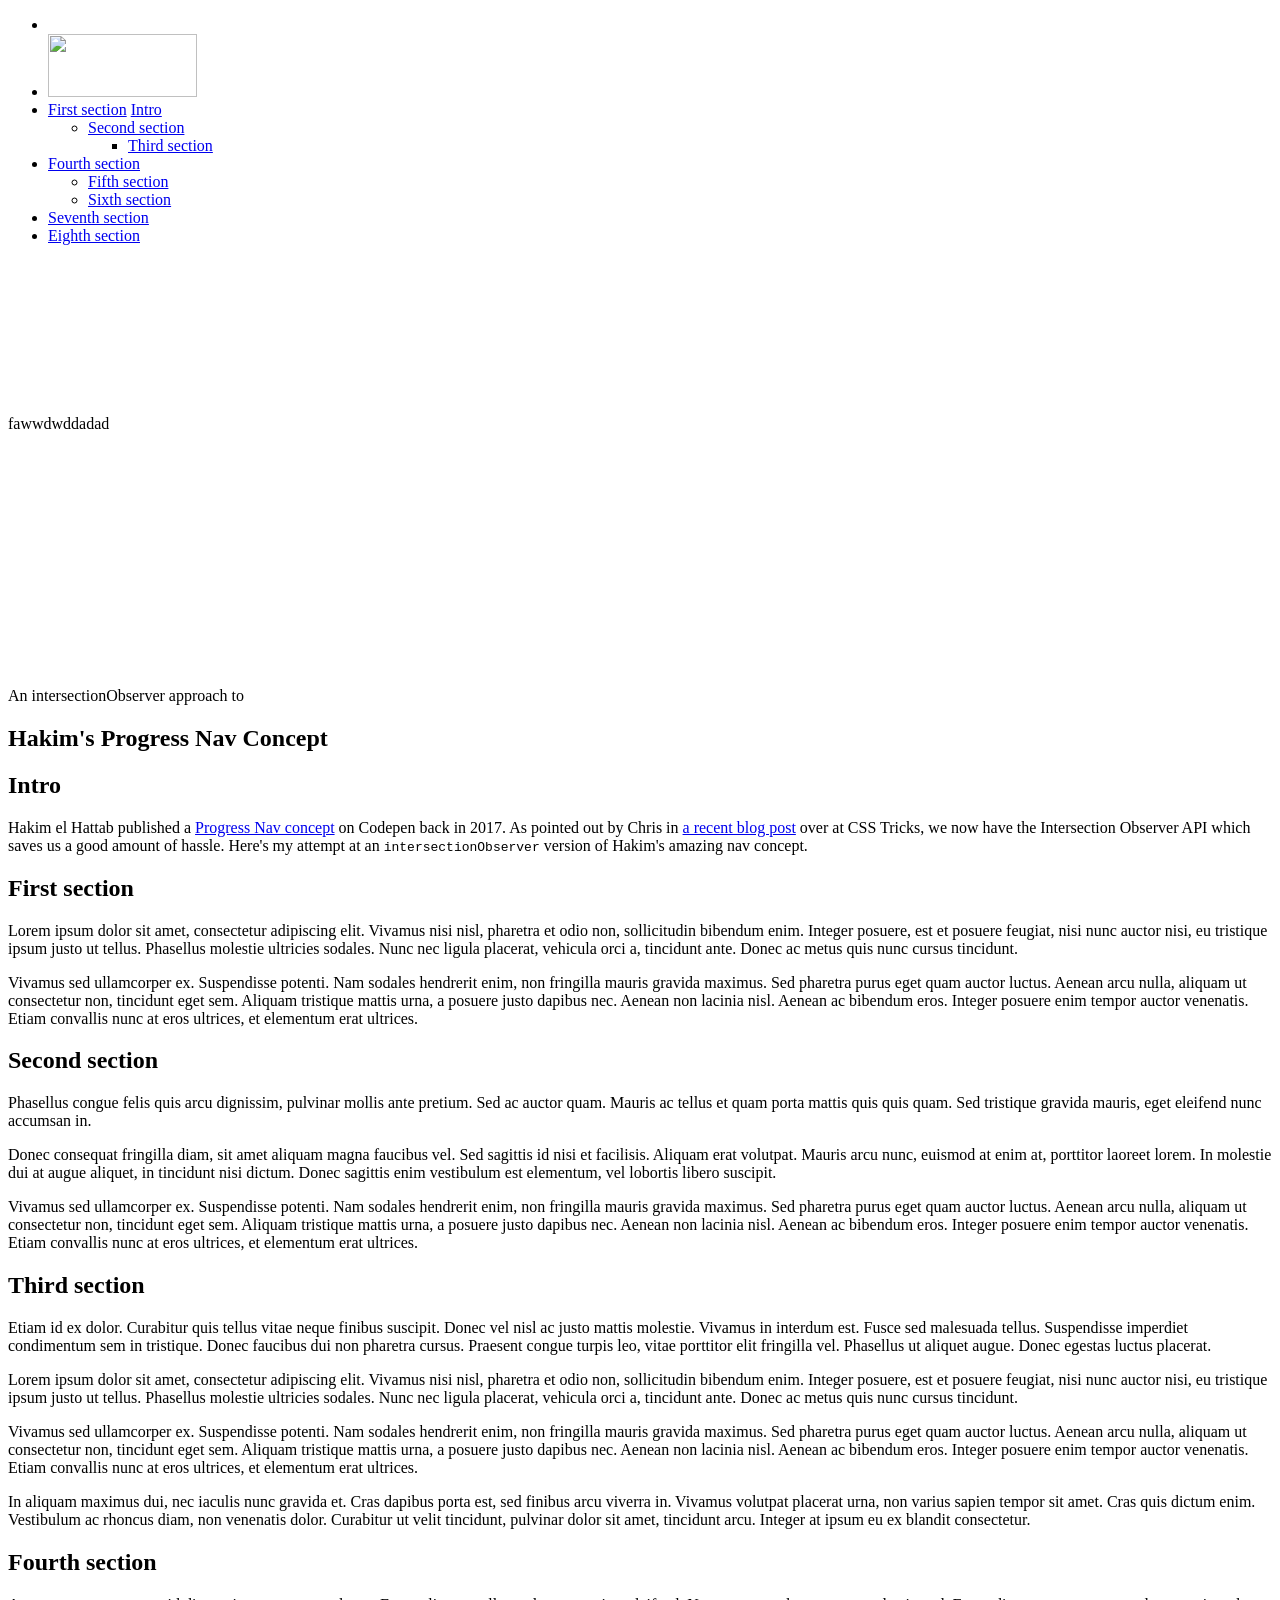
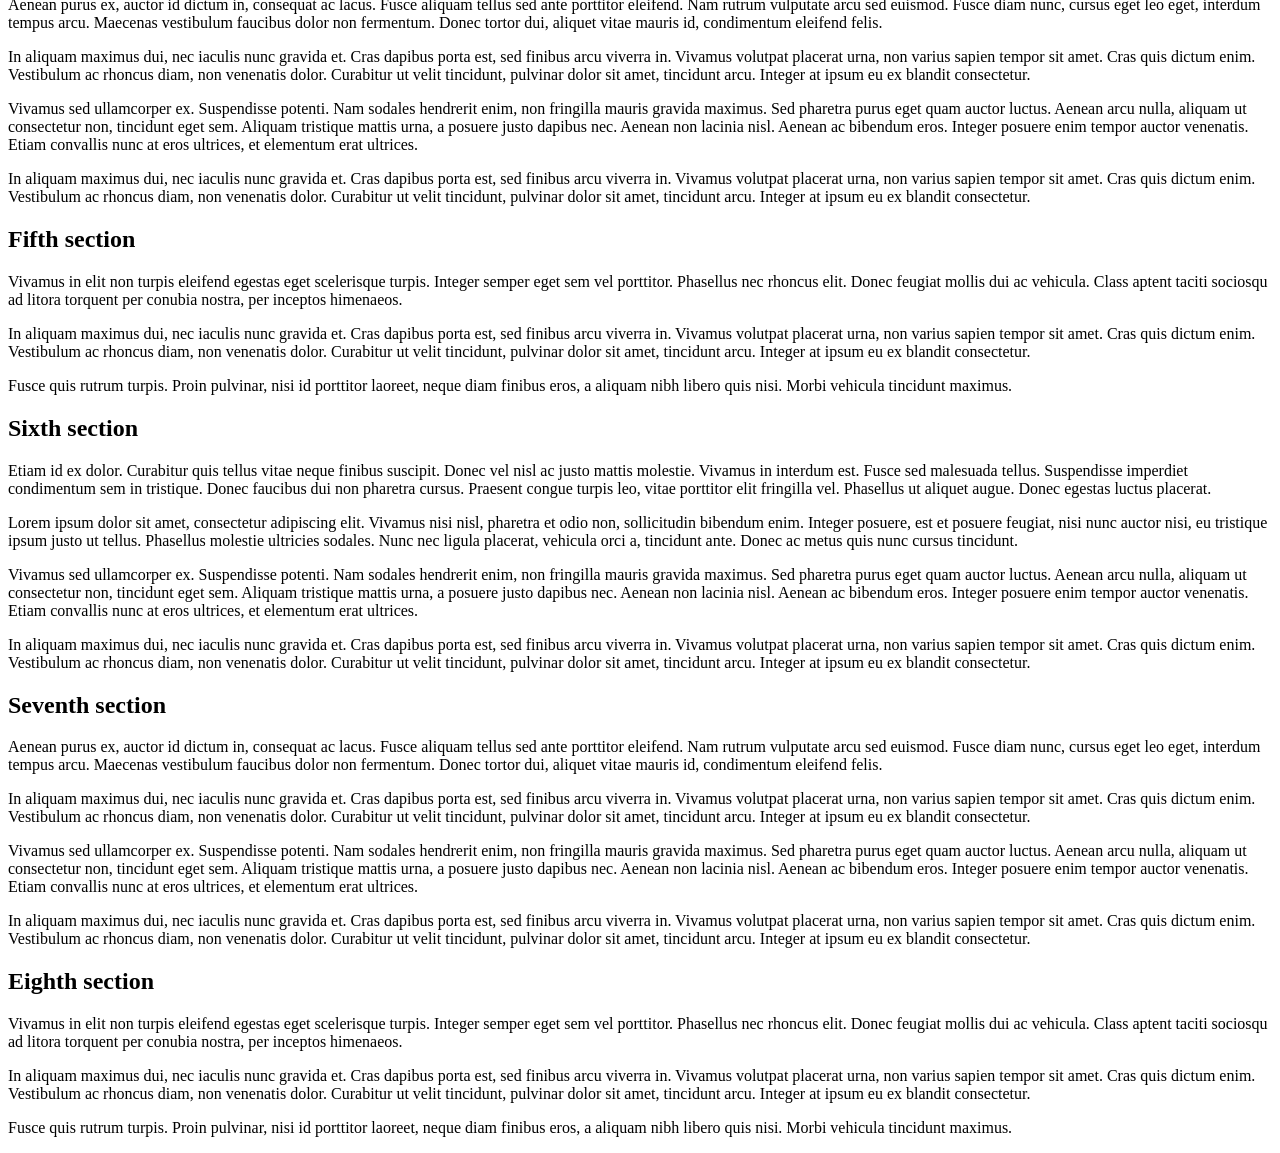
==== index.html @ 9cd82957 "Update index.html" ====
<!doctype html>
<html>
<head>
<meta charset="utf-8">
<title>CY</title>
	
<link href="line.css" rel="stylesheet" type="text/css">

	<script src="js/2.js" defer></script>
	
</head>

	
	
	
	
	<nav>

	<ul>
    <li></li>
		<li><img src="untitled.png" width="149" height="63">		</li>
		<li><a href="#first">First section</a>
		  <a href="#intro">Intro</a>
		  <ul>
		    <li>
		      <a href="#second">Second section</a>
		      <ul>
		        <li>
		          <a href="#third">Third section</a>
	            </li>
	          </ul>
	        </li>
		    </ul>
	  </li>
		<li>
			<a href="#fourth">Fourth section</a>
      <ul>
        <li><a href="#fifth">Fifth section</a></li>
        <li><a href="#sixth">Sixth section</a></li>
      </ul>
		</li>
    <li><a href="#seventh">Seventh section</a></li>
    <li><a href="#eighth">Eighth section</a></li>
	</ul>
  
  <svg xmlns="http://www.w3.org/2000/svg">
    <path />
  </svg>
  
</nav>

<article id="top">
  
  <div class="subheading">
    <form id="form1" name="form1" method="post">
      fawwdwddadad
    </form>
    <p>&nbsp;</p>
    <p>&nbsp;</p>
    <p>&nbsp;</p>
    <p>&nbsp;</p>
    <p>&nbsp;</p>
    <p>&nbsp;</p>
    <p>&nbsp;</p>
    <p>An intersectionObserver approach to</p>
  </div>
  <h1>Hakim's Progress Nav Concept</h1>
  
  <section id="intro">
    <h2>Intro</h2>
    <p>Hakim el Hattab published a <a href="https://codepen.io/hakimel/pen/BpKNPg">Progress Nav concept</a> on Codepen back in 2017. As pointed out by Chris in <a href="https://css-tricks.com/table-of-contents-with-intersectionobserver/">a recent blog post</a> over at CSS Tricks, we now have the Intersection Observer API which saves us a good amount of hassle. Here's my attempt at an <code>intersectionObserver</code> version of Hakim's amazing nav concept.</p>
  </section>
  
  <section id="first">
    <h2>First section</h2>
    <p>Lorem ipsum dolor sit amet, consectetur adipiscing elit. Vivamus nisi nisl, pharetra et odio non, sollicitudin bibendum enim. Integer posuere, est et posuere feugiat, nisi nunc auctor nisi, eu tristique ipsum justo ut tellus. Phasellus molestie ultricies sodales. Nunc nec ligula placerat, vehicula orci a, tincidunt ante. Donec ac metus quis nunc cursus tincidunt.</p>
  <p>Vivamus sed ullamcorper ex. Suspendisse potenti. Nam sodales hendrerit enim, non fringilla mauris gravida maximus. Sed pharetra purus eget quam auctor luctus. Aenean arcu nulla, aliquam ut consectetur non, tincidunt eget sem. Aliquam tristique mattis urna, a posuere justo dapibus nec. Aenean non lacinia nisl. Aenean ac bibendum eros. Integer posuere enim tempor auctor venenatis. Etiam convallis nunc at eros ultrices, et elementum erat ultrices.</p>
  </section>
  
  <section id="second">
    <h2>Second section</h2>
    <p>Phasellus congue felis quis arcu dignissim, pulvinar mollis ante pretium. Sed ac auctor quam. Mauris ac tellus et quam porta mattis quis quis quam. Sed tristique gravida mauris, eget eleifend nunc accumsan in.</p>
    <p>Donec consequat fringilla diam, sit amet aliquam magna faucibus vel. Sed sagittis id nisi et facilisis. Aliquam erat volutpat. Mauris arcu nunc, euismod at enim at, porttitor laoreet lorem. In molestie dui at augue aliquet, in tincidunt nisi dictum. Donec sagittis enim vestibulum est elementum, vel lobortis libero suscipit.</p>
  <p>Vivamus sed ullamcorper ex. Suspendisse potenti. Nam sodales hendrerit enim, non fringilla mauris gravida maximus. Sed pharetra purus eget quam auctor luctus. Aenean arcu nulla, aliquam ut consectetur non, tincidunt eget sem. Aliquam tristique mattis urna, a posuere justo dapibus nec. Aenean non lacinia nisl. Aenean ac bibendum eros. Integer posuere enim tempor auctor venenatis. Etiam convallis nunc at eros ultrices, et elementum erat ultrices.</p>
  </section>
  
  <section id="third">
    <h2>Third section</h2>
    <p>Etiam id ex dolor. Curabitur quis tellus vitae neque finibus suscipit. Donec vel nisl ac justo mattis molestie. Vivamus in interdum est. Fusce sed malesuada tellus. Suspendisse imperdiet condimentum sem in tristique. Donec faucibus dui non pharetra cursus. Praesent congue turpis leo, vitae porttitor elit fringilla vel. Phasellus ut aliquet augue. Donec egestas luctus placerat.</p>
    <p>Lorem ipsum dolor sit amet, consectetur adipiscing elit. Vivamus nisi nisl, pharetra et odio non, sollicitudin bibendum enim. Integer posuere, est et posuere feugiat, nisi nunc auctor nisi, eu tristique ipsum justo ut tellus. Phasellus molestie ultricies sodales. Nunc nec ligula placerat, vehicula orci a, tincidunt ante. Donec ac metus quis nunc cursus tincidunt.</p>
  <p>Vivamus sed ullamcorper ex. Suspendisse potenti. Nam sodales hendrerit enim, non fringilla mauris gravida maximus. Sed pharetra purus eget quam auctor luctus. Aenean arcu nulla, aliquam ut consectetur non, tincidunt eget sem. Aliquam tristique mattis urna, a posuere justo dapibus nec. Aenean non lacinia nisl. Aenean ac bibendum eros. Integer posuere enim tempor auctor venenatis. Etiam convallis nunc at eros ultrices, et elementum erat ultrices.</p>
    <p>In aliquam maximus dui, nec iaculis nunc gravida et. Cras dapibus porta est, sed finibus arcu viverra in. Vivamus volutpat placerat urna, non varius sapien tempor sit amet. Cras quis dictum enim. Vestibulum ac rhoncus diam, non venenatis dolor. Curabitur ut velit tincidunt, pulvinar dolor sit amet, tincidunt arcu. Integer at ipsum eu ex blandit consectetur.</p>
  </section>
  
  <section id="fourth">
    <h2>Fourth section</h2>
    <p>Aenean purus ex, auctor id dictum in, consequat ac lacus. Fusce aliquam tellus sed ante porttitor eleifend. Nam rutrum vulputate arcu sed euismod. Fusce diam nunc, cursus eget leo eget, interdum tempus arcu. Maecenas vestibulum faucibus dolor non fermentum. Donec tortor dui, aliquet vitae mauris id, condimentum eleifend felis.</p>
    <p>In aliquam maximus dui, nec iaculis nunc gravida et. Cras dapibus porta est, sed finibus arcu viverra in. Vivamus volutpat placerat urna, non varius sapien tempor sit amet. Cras quis dictum enim. Vestibulum ac rhoncus diam, non venenatis dolor. Curabitur ut velit tincidunt, pulvinar dolor sit amet, tincidunt arcu. Integer at ipsum eu ex blandit consectetur.</p>
  <p>Vivamus sed ullamcorper ex. Suspendisse potenti. Nam sodales hendrerit enim, non fringilla mauris gravida maximus. Sed pharetra purus eget quam auctor luctus. Aenean arcu nulla, aliquam ut consectetur non, tincidunt eget sem. Aliquam tristique mattis urna, a posuere justo dapibus nec. Aenean non lacinia nisl. Aenean ac bibendum eros. Integer posuere enim tempor auctor venenatis. Etiam convallis nunc at eros ultrices, et elementum erat ultrices.</p>
    <p>In aliquam maximus dui, nec iaculis nunc gravida et. Cras dapibus porta est, sed finibus arcu viverra in. Vivamus volutpat placerat urna, non varius sapien tempor sit amet. Cras quis dictum enim. Vestibulum ac rhoncus diam, non venenatis dolor. Curabitur ut velit tincidunt, pulvinar dolor sit amet, tincidunt arcu. Integer at ipsum eu ex blandit consectetur.</p>
  </section>
  
  <section id="fifth">
    <h2>Fifth section</h2>
    <p>Vivamus in elit non turpis eleifend egestas eget scelerisque turpis. Integer semper eget sem vel porttitor. Phasellus nec rhoncus elit. Donec feugiat mollis dui ac vehicula. Class aptent taciti sociosqu ad litora torquent per conubia nostra, per inceptos himenaeos.</p>
    <p>In aliquam maximus dui, nec iaculis nunc gravida et. Cras dapibus porta est, sed finibus arcu viverra in. Vivamus volutpat placerat urna, non varius sapien tempor sit amet. Cras quis dictum enim. Vestibulum ac rhoncus diam, non venenatis dolor. Curabitur ut velit tincidunt, pulvinar dolor sit amet, tincidunt arcu. Integer at ipsum eu ex blandit consectetur.</p>
    <p>Fusce quis rutrum turpis. Proin pulvinar, nisi id porttitor laoreet, neque diam finibus eros, a aliquam nibh libero quis nisi. Morbi vehicula tincidunt maximus.</p>
  </section>
  
  <section id="sixth">
    <h2>Sixth section</h2>
    <p>Etiam id ex dolor. Curabitur quis tellus vitae neque finibus suscipit. Donec vel nisl ac justo mattis molestie. Vivamus in interdum est. Fusce sed malesuada tellus. Suspendisse imperdiet condimentum sem in tristique. Donec faucibus dui non pharetra cursus. Praesent congue turpis leo, vitae porttitor elit fringilla vel. Phasellus ut aliquet augue. Donec egestas luctus placerat.</p>
    <p>Lorem ipsum dolor sit amet, consectetur adipiscing elit. Vivamus nisi nisl, pharetra et odio non, sollicitudin bibendum enim. Integer posuere, est et posuere feugiat, nisi nunc auctor nisi, eu tristique ipsum justo ut tellus. Phasellus molestie ultricies sodales. Nunc nec ligula placerat, vehicula orci a, tincidunt ante. Donec ac metus quis nunc cursus tincidunt.</p>
  <p>Vivamus sed ullamcorper ex. Suspendisse potenti. Nam sodales hendrerit enim, non fringilla mauris gravida maximus. Sed pharetra purus eget quam auctor luctus. Aenean arcu nulla, aliquam ut consectetur non, tincidunt eget sem. Aliquam tristique mattis urna, a posuere justo dapibus nec. Aenean non lacinia nisl. Aenean ac bibendum eros. Integer posuere enim tempor auctor venenatis. Etiam convallis nunc at eros ultrices, et elementum erat ultrices.</p>
    <p>In aliquam maximus dui, nec iaculis nunc gravida et. Cras dapibus porta est, sed finibus arcu viverra in. Vivamus volutpat placerat urna, non varius sapien tempor sit amet. Cras quis dictum enim. Vestibulum ac rhoncus diam, non venenatis dolor. Curabitur ut velit tincidunt, pulvinar dolor sit amet, tincidunt arcu. Integer at ipsum eu ex blandit consectetur.</p>
  </section>
  
  <section id="seventh">
    <h2>Seventh section</h2>
    <p>Aenean purus ex, auctor id dictum in, consequat ac lacus. Fusce aliquam tellus sed ante porttitor eleifend. Nam rutrum vulputate arcu sed euismod. Fusce diam nunc, cursus eget leo eget, interdum tempus arcu. Maecenas vestibulum faucibus dolor non fermentum. Donec tortor dui, aliquet vitae mauris id, condimentum eleifend felis.</p>
    <p>In aliquam maximus dui, nec iaculis nunc gravida et. Cras dapibus porta est, sed finibus arcu viverra in. Vivamus volutpat placerat urna, non varius sapien tempor sit amet. Cras quis dictum enim. Vestibulum ac rhoncus diam, non venenatis dolor. Curabitur ut velit tincidunt, pulvinar dolor sit amet, tincidunt arcu. Integer at ipsum eu ex blandit consectetur.</p>
  <p>Vivamus sed ullamcorper ex. Suspendisse potenti. Nam sodales hendrerit enim, non fringilla mauris gravida maximus. Sed pharetra purus eget quam auctor luctus. Aenean arcu nulla, aliquam ut consectetur non, tincidunt eget sem. Aliquam tristique mattis urna, a posuere justo dapibus nec. Aenean non lacinia nisl. Aenean ac bibendum eros. Integer posuere enim tempor auctor venenatis. Etiam convallis nunc at eros ultrices, et elementum erat ultrices.</p>
    <p>In aliquam maximus dui, nec iaculis nunc gravida et. Cras dapibus porta est, sed finibus arcu viverra in. Vivamus volutpat placerat urna, non varius sapien tempor sit amet. Cras quis dictum enim. Vestibulum ac rhoncus diam, non venenatis dolor. Curabitur ut velit tincidunt, pulvinar dolor sit amet, tincidunt arcu. Integer at ipsum eu ex blandit consectetur.</p>
  </section>
  
  <section id="eighth">
    <h2>Eighth section</h2>
    <p>Vivamus in elit non turpis eleifend egestas eget scelerisque turpis. Integer semper eget sem vel porttitor. Phasellus nec rhoncus elit. Donec feugiat mollis dui ac vehicula. Class aptent taciti sociosqu ad litora torquent per conubia nostra, per inceptos himenaeos.</p>
    <p>In aliquam maximus dui, nec iaculis nunc gravida et. Cras dapibus porta est, sed finibus arcu viverra in. Vivamus volutpat placerat urna, non varius sapien tempor sit amet. Cras quis dictum enim. Vestibulum ac rhoncus diam, non venenatis dolor. Curabitur ut velit tincidunt, pulvinar dolor sit amet, tincidunt arcu. Integer at ipsum eu ex blandit consectetur.</p>
    <p>Fusce quis rutrum turpis. Proin pulvinar, nisi id porttitor laoreet, neque diam finibus eros, a aliquam nibh libero quis nisi. Morbi vehicula tincidunt maximus.</p>
  </section>
  
</article>
</body>
</html>
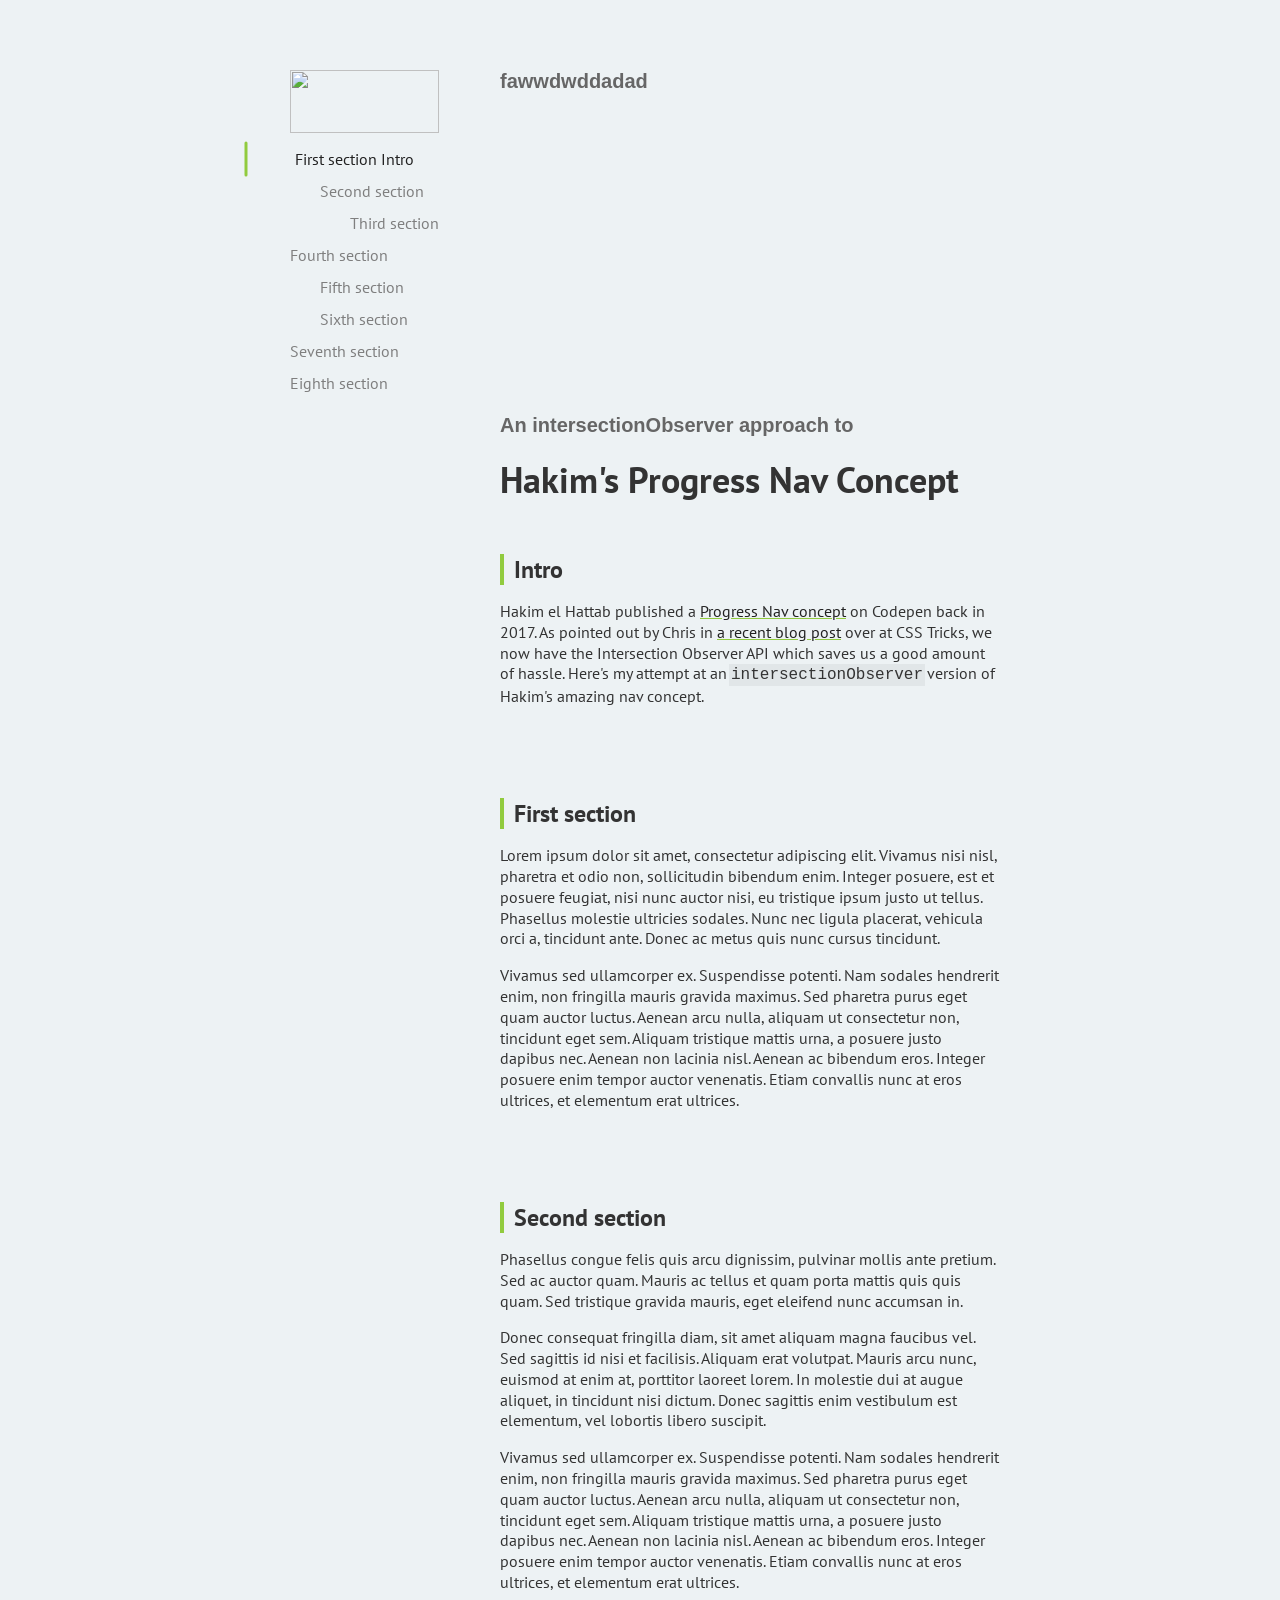
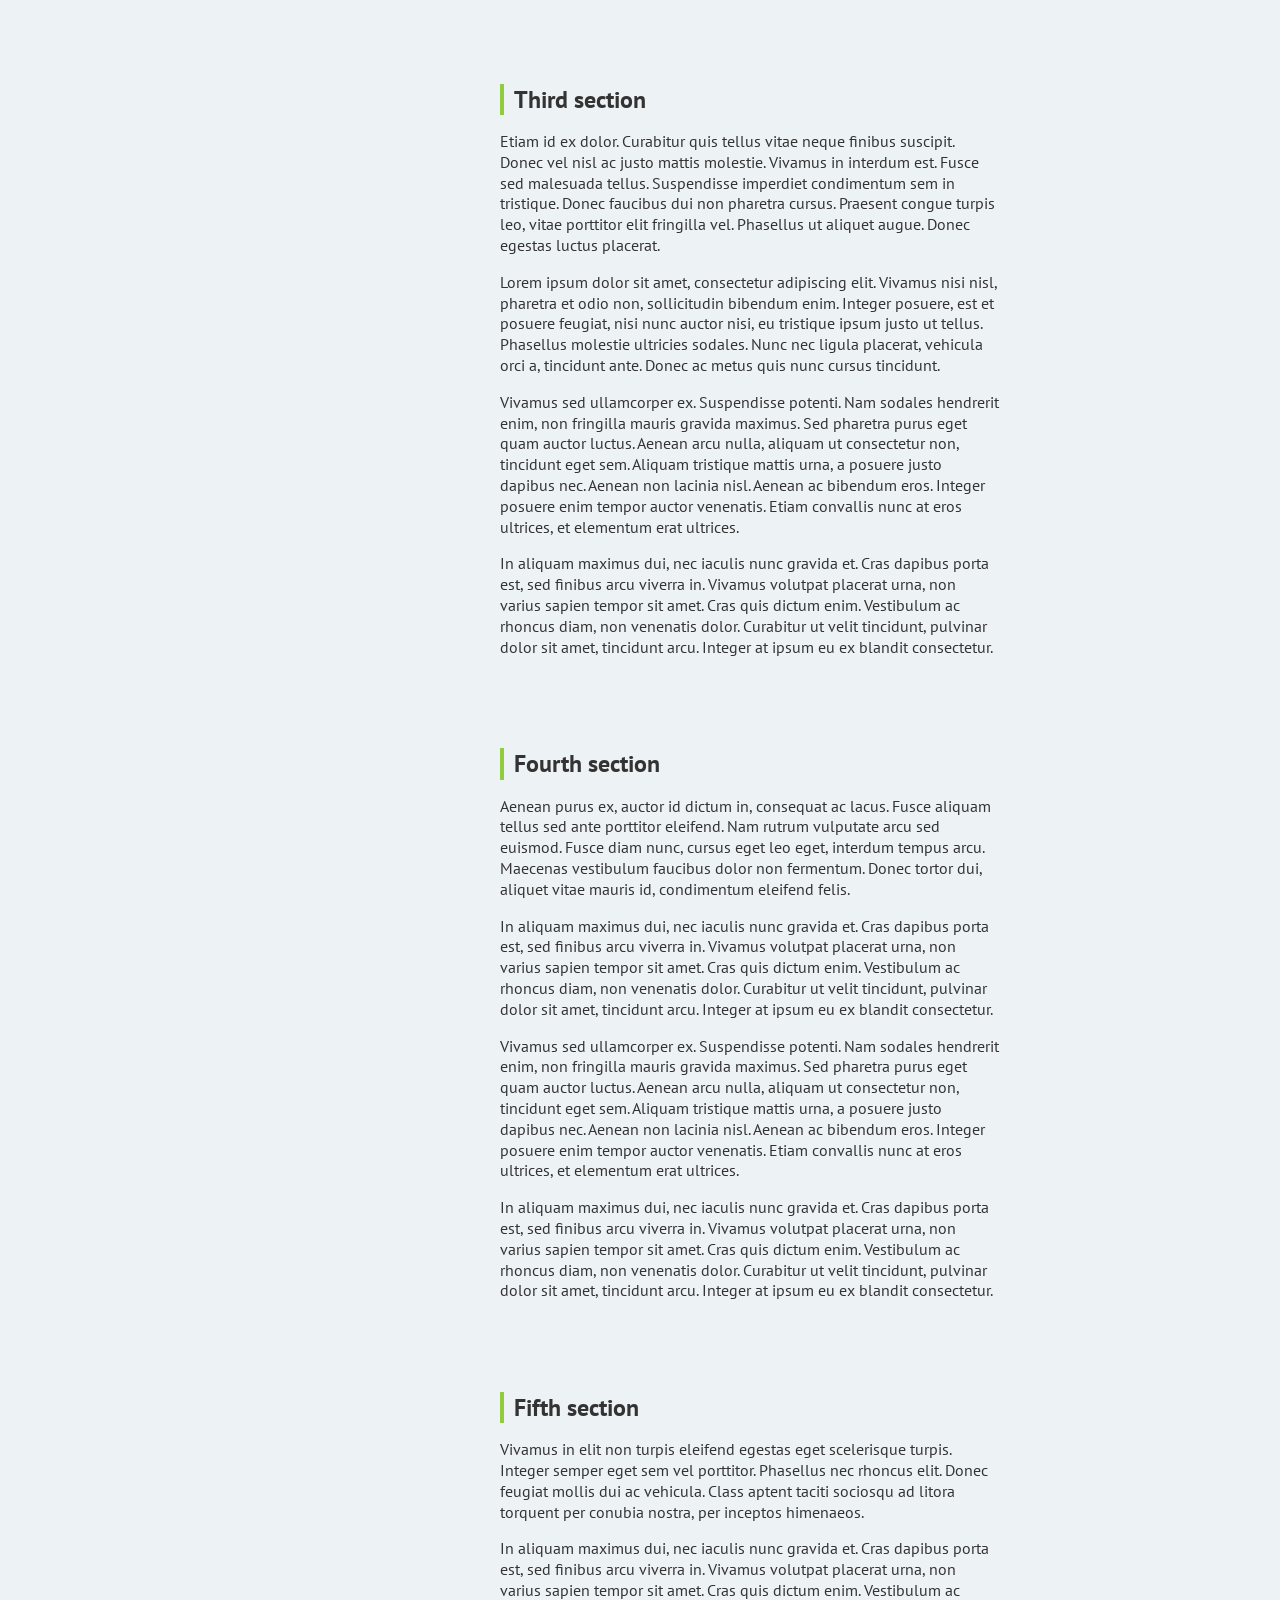
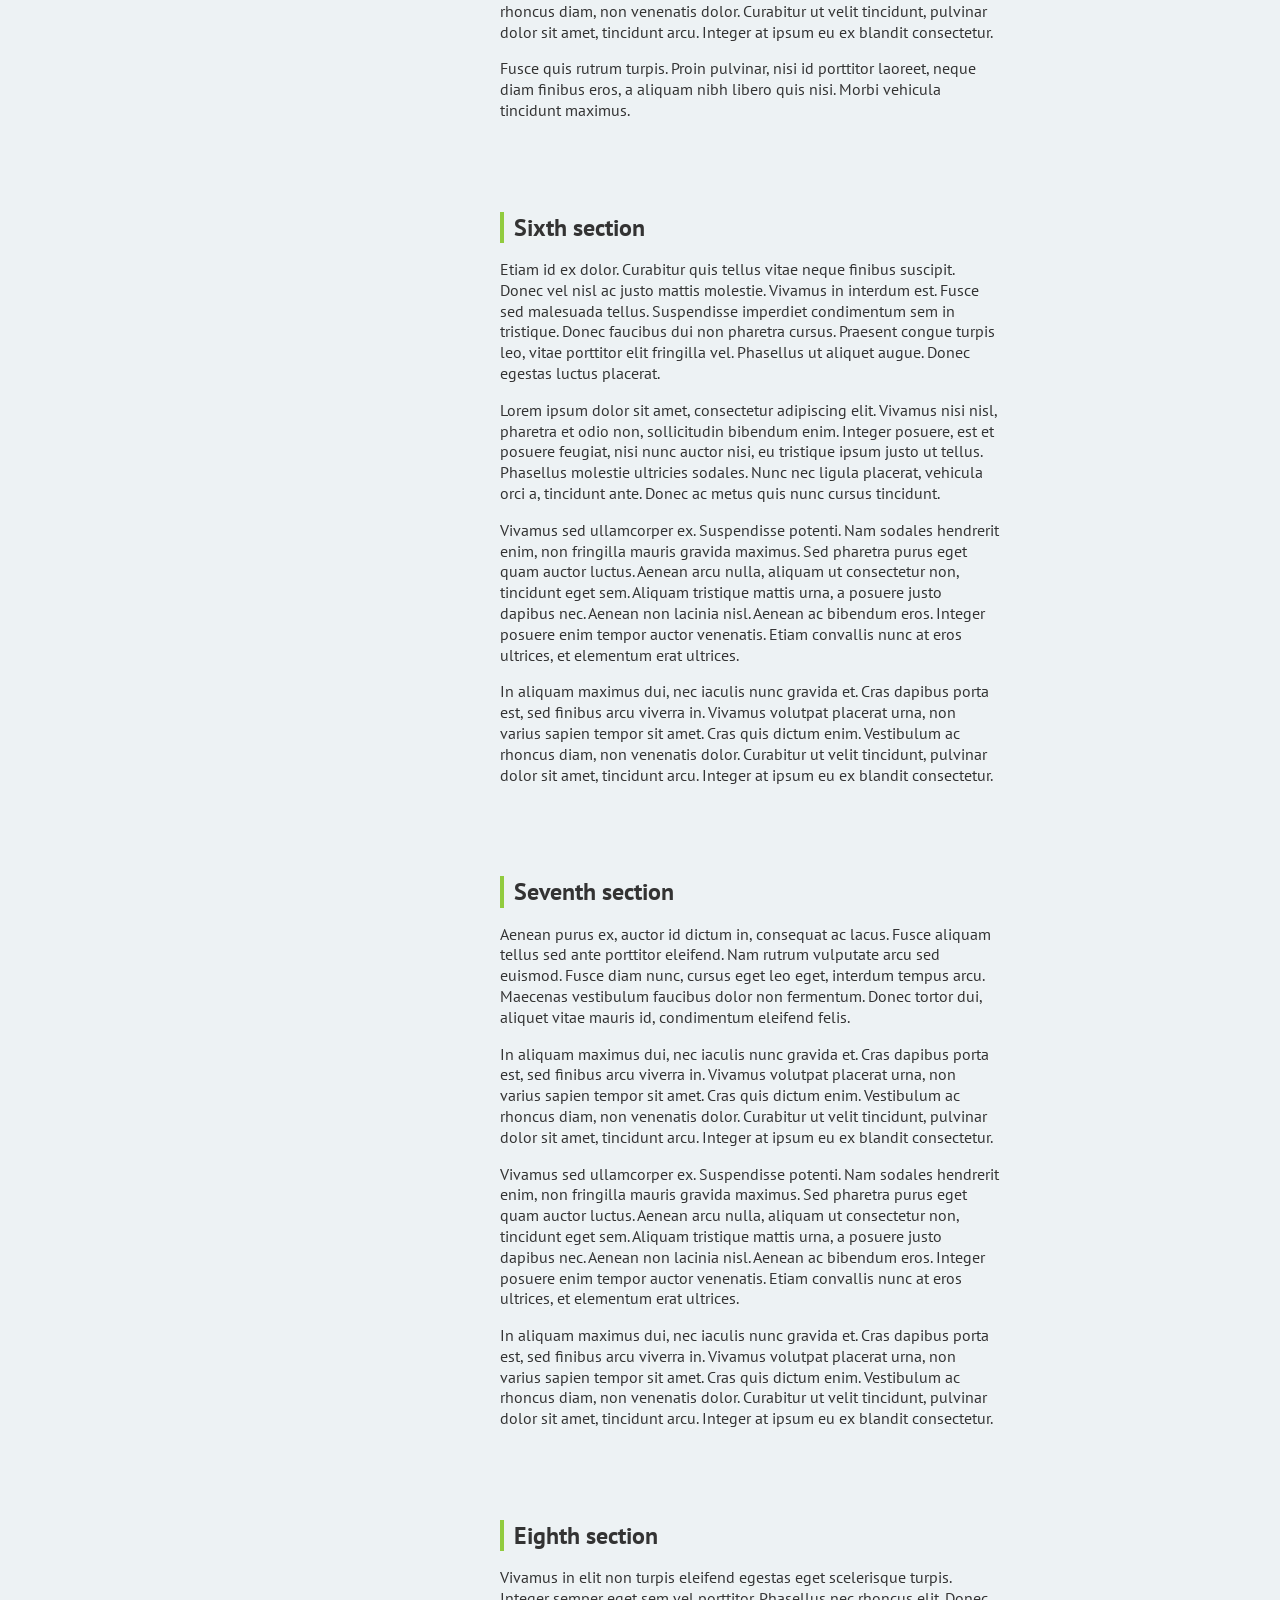
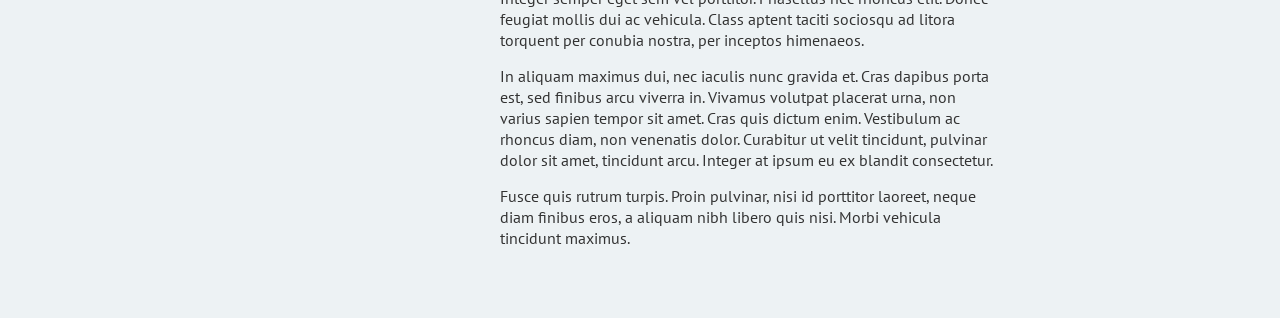
==== commit 88b7f33d: "Update index.html" ====
--- a/index.html
+++ b/index.html
@@ -6,7 +6,7 @@
 	
 <link href="line.css" rel="stylesheet" type="text/css">
 
-	<script src="js/2.js" defer></script>
+	<script src="2.js" defer></script>
 	
 </head>
 
@@ -134,3 +134,4 @@
 </body>
 </html>
 
+
--- a/line.css
+++ b/line.css
@@ -0,0 +1,142 @@
+@charset "utf-8";
+/* CSS Document */
+@import url('https://fonts.googleapis.com/css2?family=PT+Mono&family=PT+Sans:wght@400;700&display=swap');
+
+/* === Grid and base layout === */
+
+:root {
+  --highlight: #91cb3e;
+  --body-pad-top: 70px;
+  margin: 0;
+  padding: 0;
+}
+
+body {
+  display: grid;
+  margin: 0;
+  padding:  var(--body-pad-top) 45px;
+  min-width: 350px;
+  grid: auto / 200px minmax(300px, 500px);
+  align-items: start;
+  justify-content: center;
+  gap: 20px;
+  font: 16px/1.3 'PT Sans', sans-serif;
+  color: #333;
+  background: #edf2f4;
+}
+
+nav {
+  position: sticky;
+  left: 0;
+  top: var(--body-pad-top);
+  line-height: 2;
+}
+
+article {
+  margin-top: -50px;
+  padding-top: 50px;
+}
+
+/* === Navbar and marker === */
+
+nav ul {
+  margin: 0;
+  padding-left: 10px;
+  list-style: none;
+}
+
+nav li > ul {
+  padding-left: 30px;
+}
+
+nav a {
+  display: inline-block;
+  color: #7f7f7f;
+  text-decoration: none;
+  transition: all 300ms ease-in-out;
+}
+  
+nav li.visible > a {
+  color: #222;
+  transform: translate(5px);
+}
+
+nav svg {
+    position: absolute;
+    left: -39px;
+    top: -1px;
+    width: 100%;
+    height: 100%;
+    z-index: -1;
+}
+
+nav path {
+  transition: all 300ms ease;
+  fill: transparent;
+  stroke: var(--highlight);
+  stroke-width: 3px;
+  stroke-dasharray: 0 0 0 1000;
+  stroke-linecap: round;
+  stroke-linejoin: round;
+}
+
+/* === Body contents === */
+
+section[id] {
+  margin: 25px 0;
+  padding: 25px 0;
+}
+
+h1, h2 {
+  margin: 0;
+  padding: 0;
+  font-size: 36px;
+}
+
+h2 {
+  padding-left: 10px;
+  border-left: 4px solid var(--highlight);
+  font-size: 24px;
+}
+
+h1 span,
+.subheading {
+  display: block;
+  color: #666;
+  font: 700 20px sans-serif;
+}
+
+article a {
+  color: #222;
+  text-decoration-color: var(--highlight);
+}
+
+article a:hover {
+  margin: -2px;
+  padding: 2px;
+  border: 0;
+  background: var(--highlight);
+}
+
+code {
+  margin: -2px;
+  padding: 2px;
+  background: rgba(0,0,0,.05);
+  font-family: 'PT Mono', monospace;
+  color: #333;
+}
+
+/* === Adjustments === */
+
+/* Scroll all the way up even if the first section starts a couple hundred pixels down the page */
+section:first-of-type {
+  margin-top: -300px;
+  padding-top: 350px;
+}
+
+article,
+section:last-of-type,
+section:last-of-type p:last-of-type {
+  margin-bottom: 0;
+  padding-bottom: 0;
+}
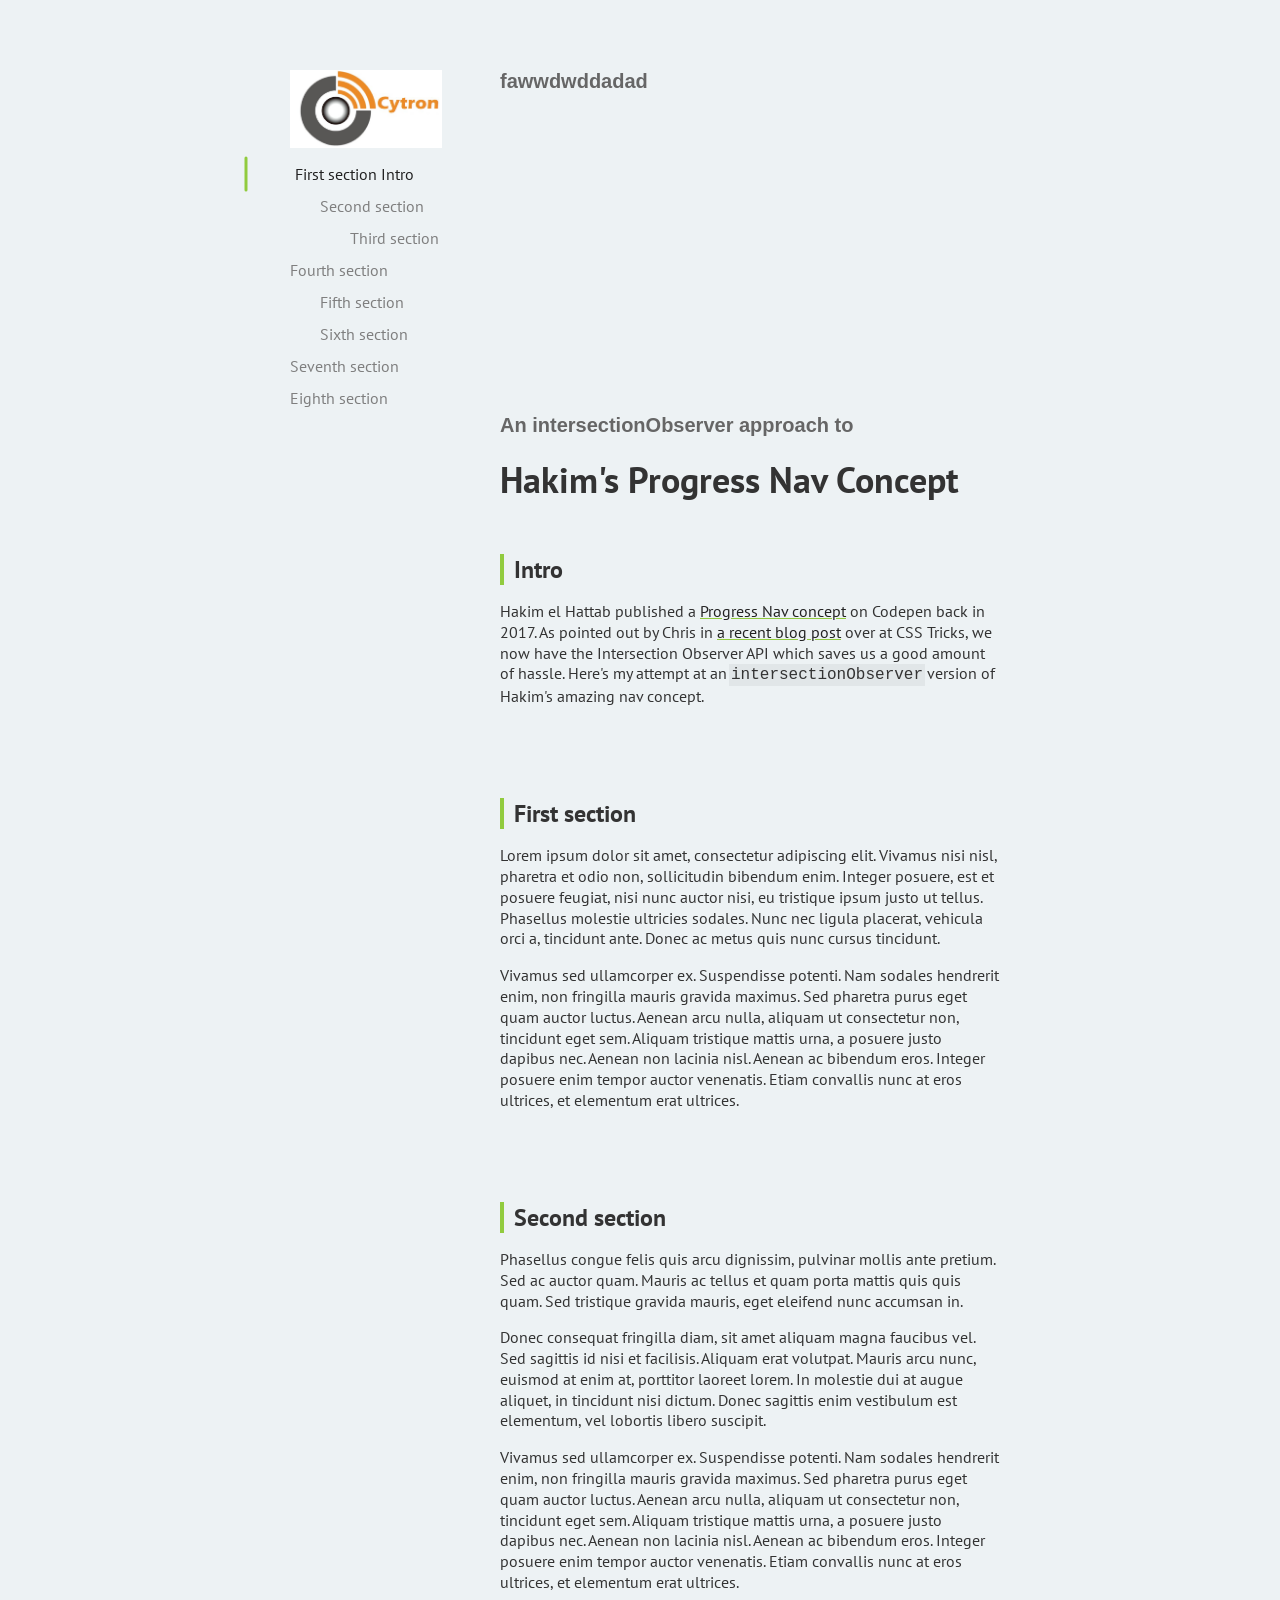
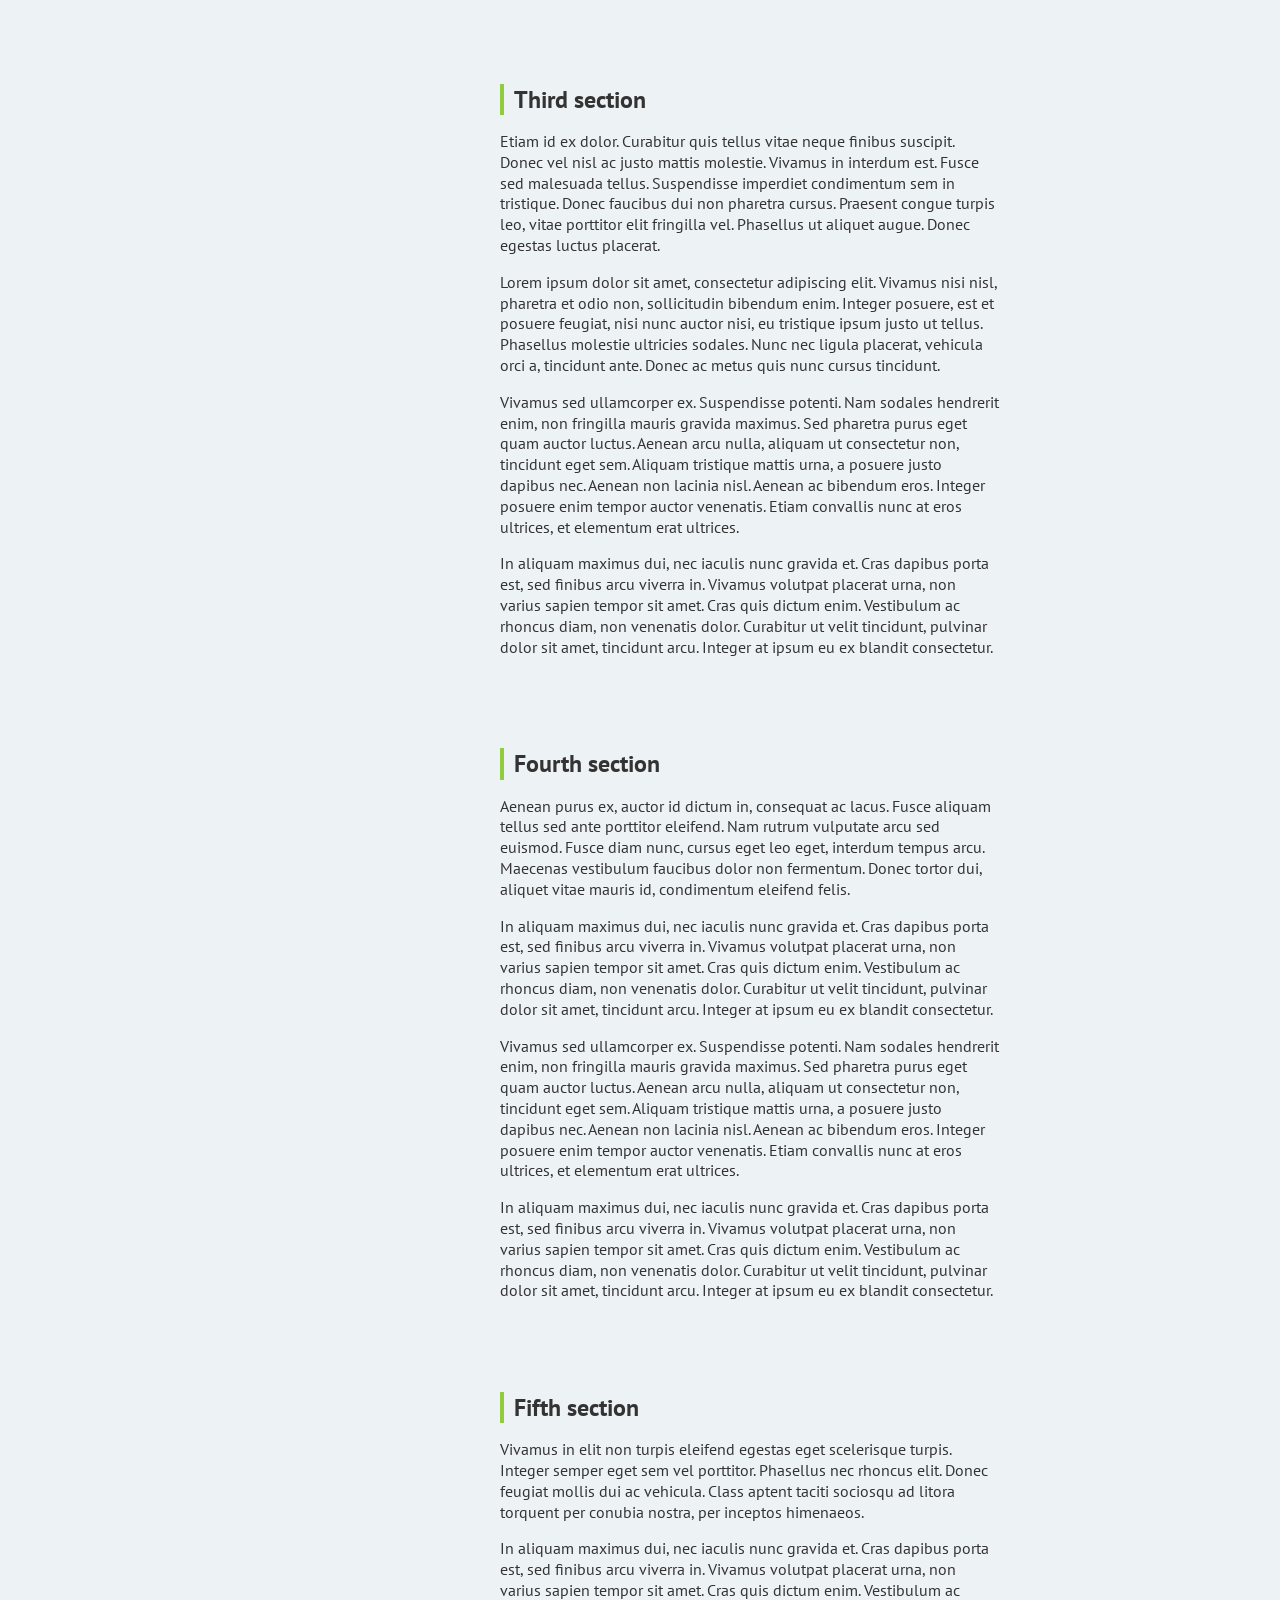
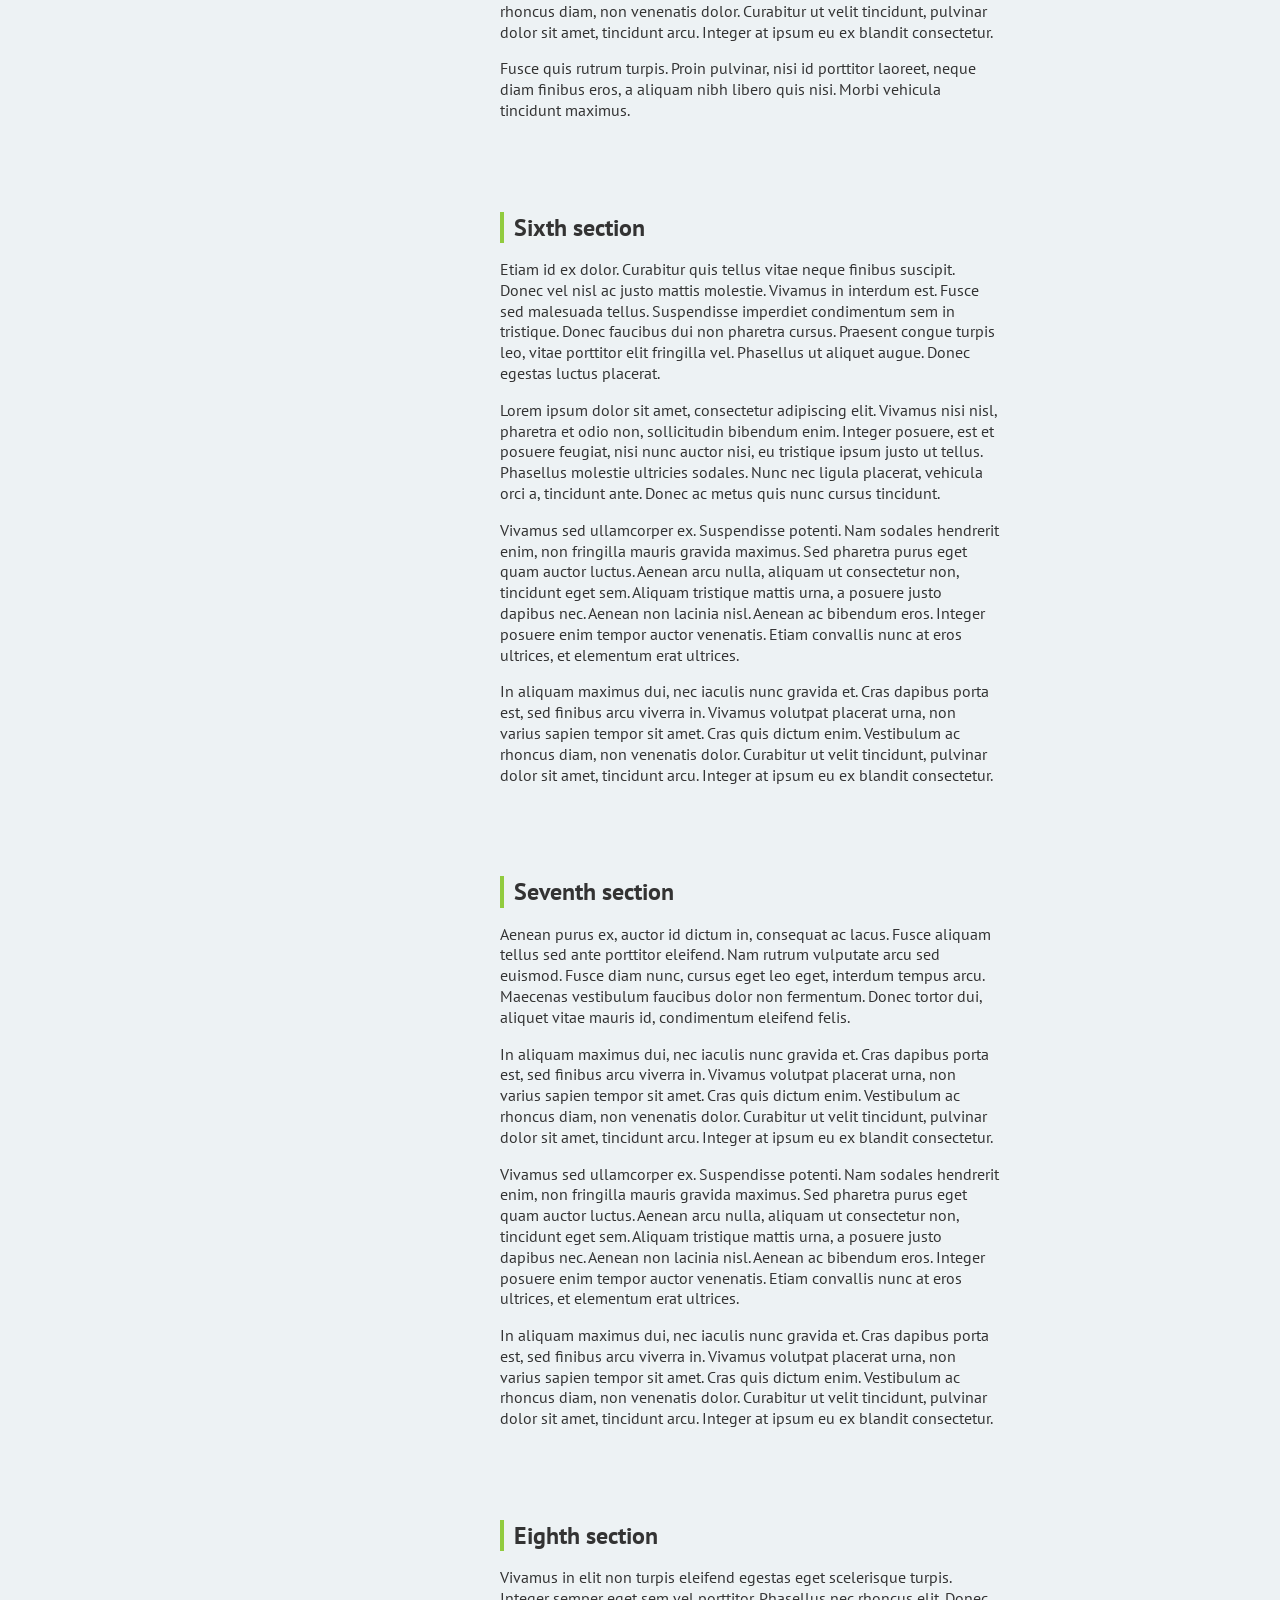
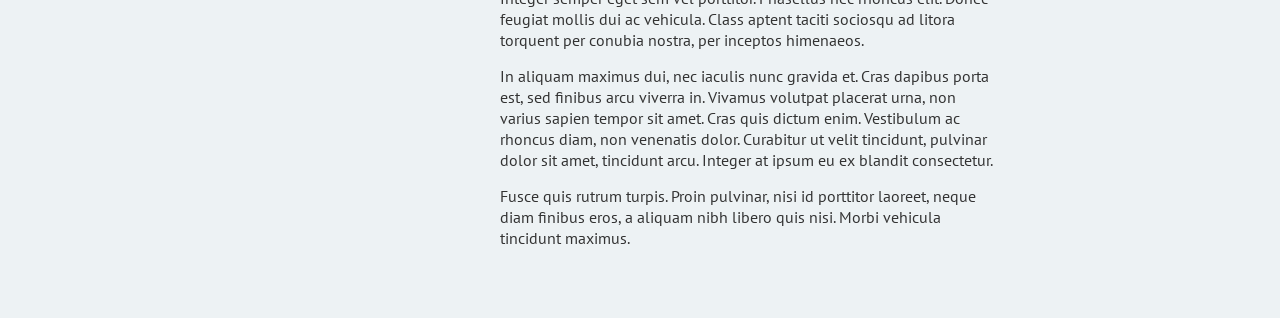
==== commit 8ce7681d: "Add files via upload" ====
--- a/index.html
+++ b/index.html
@@ -18,7 +18,7 @@
 
 	<ul>
     <li></li>
-		<li><img src="untitled.png" width="149" height="63">		</li>
+		<li><img src="Logo1.jpg" width="152" height="78">		</li>
 		<li><a href="#first">First section</a>
 		  <a href="#intro">Intro</a>
 		  <ul>
@@ -133,5 +133,3 @@
 </article>
 </body>
 </html>
-
-
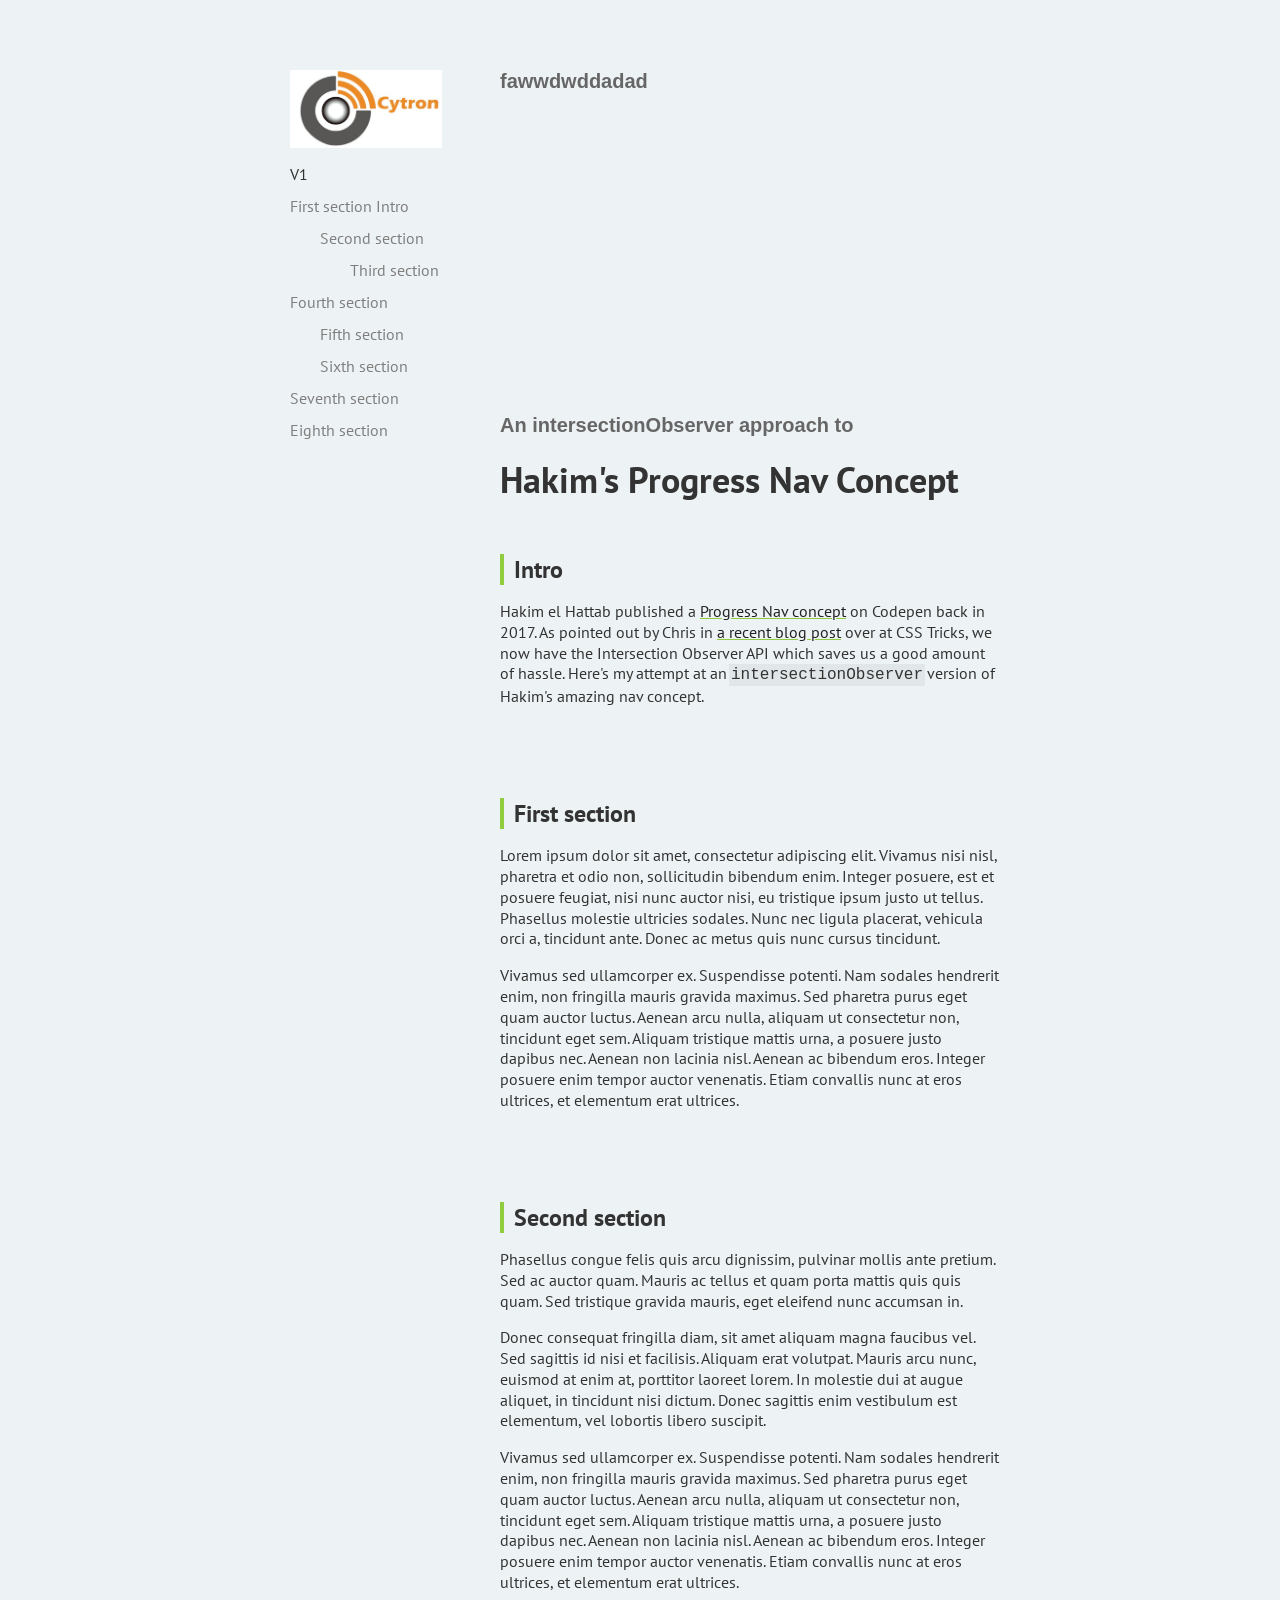
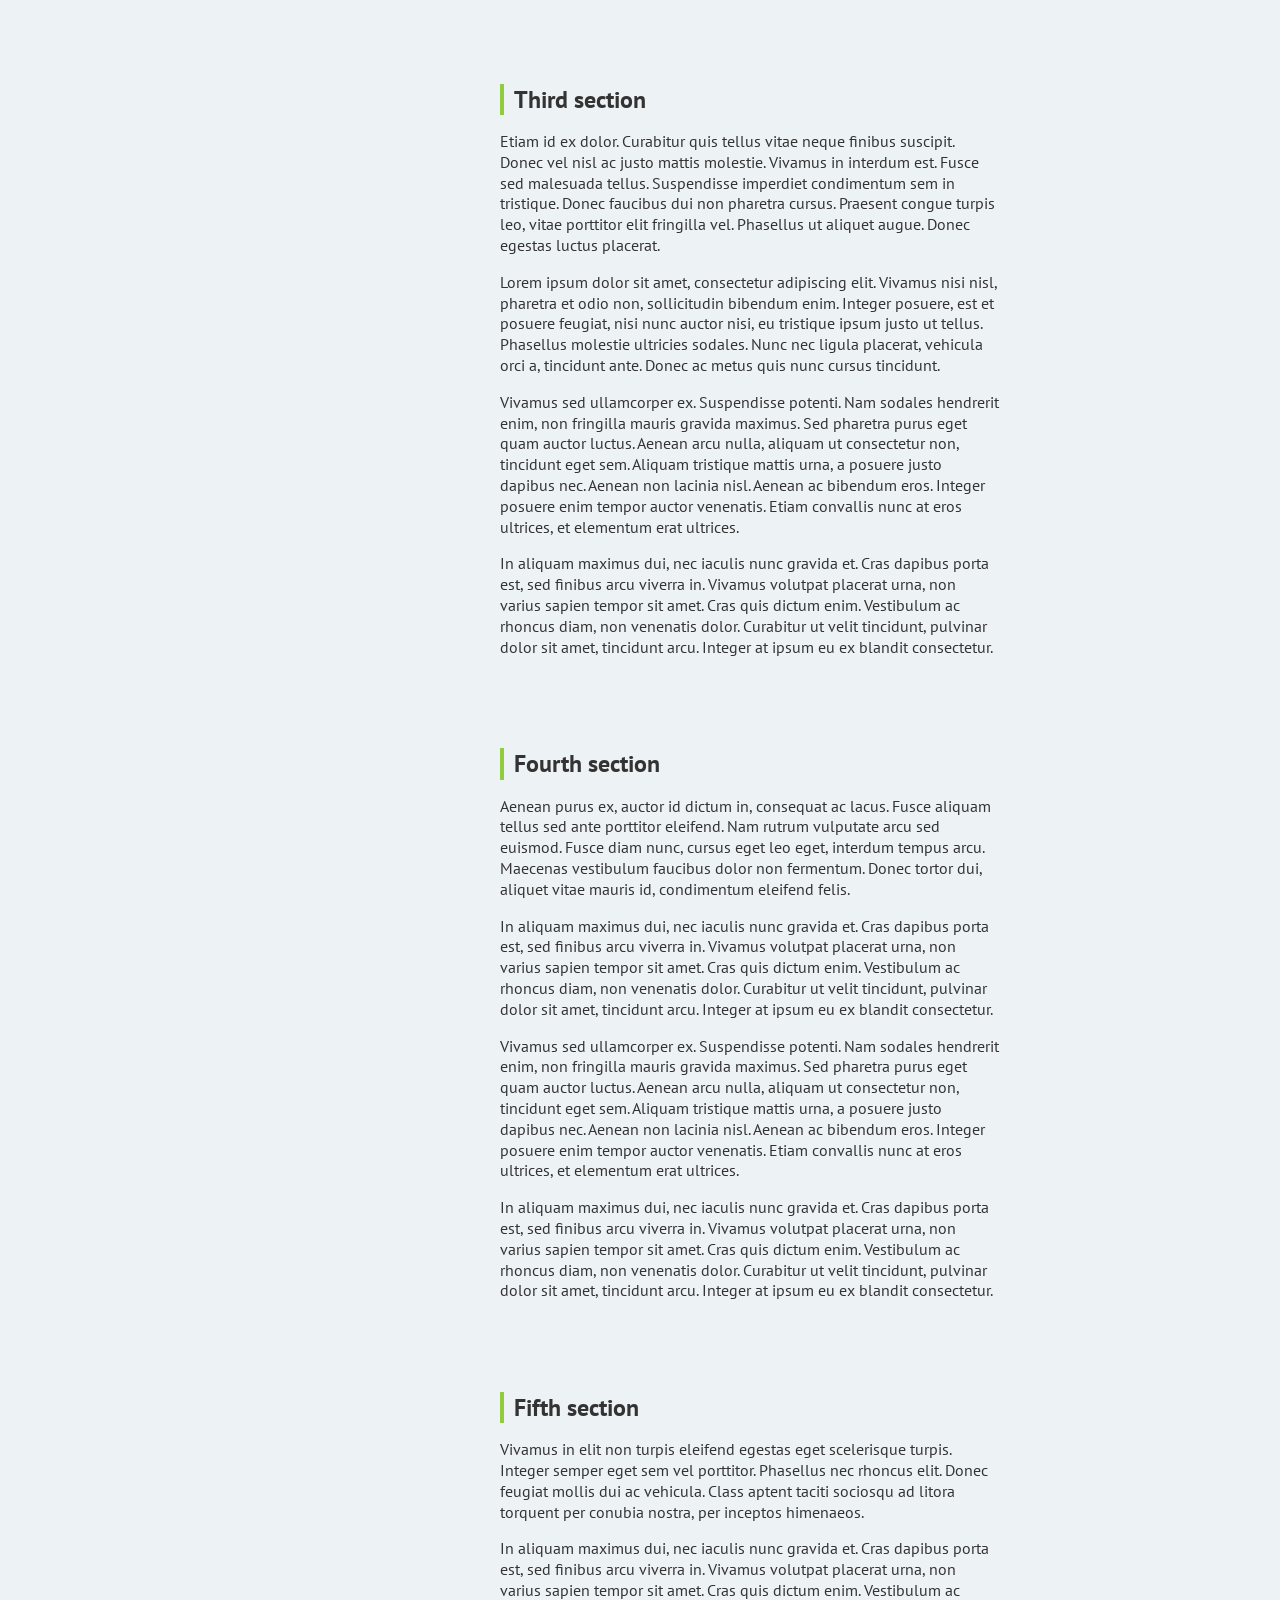
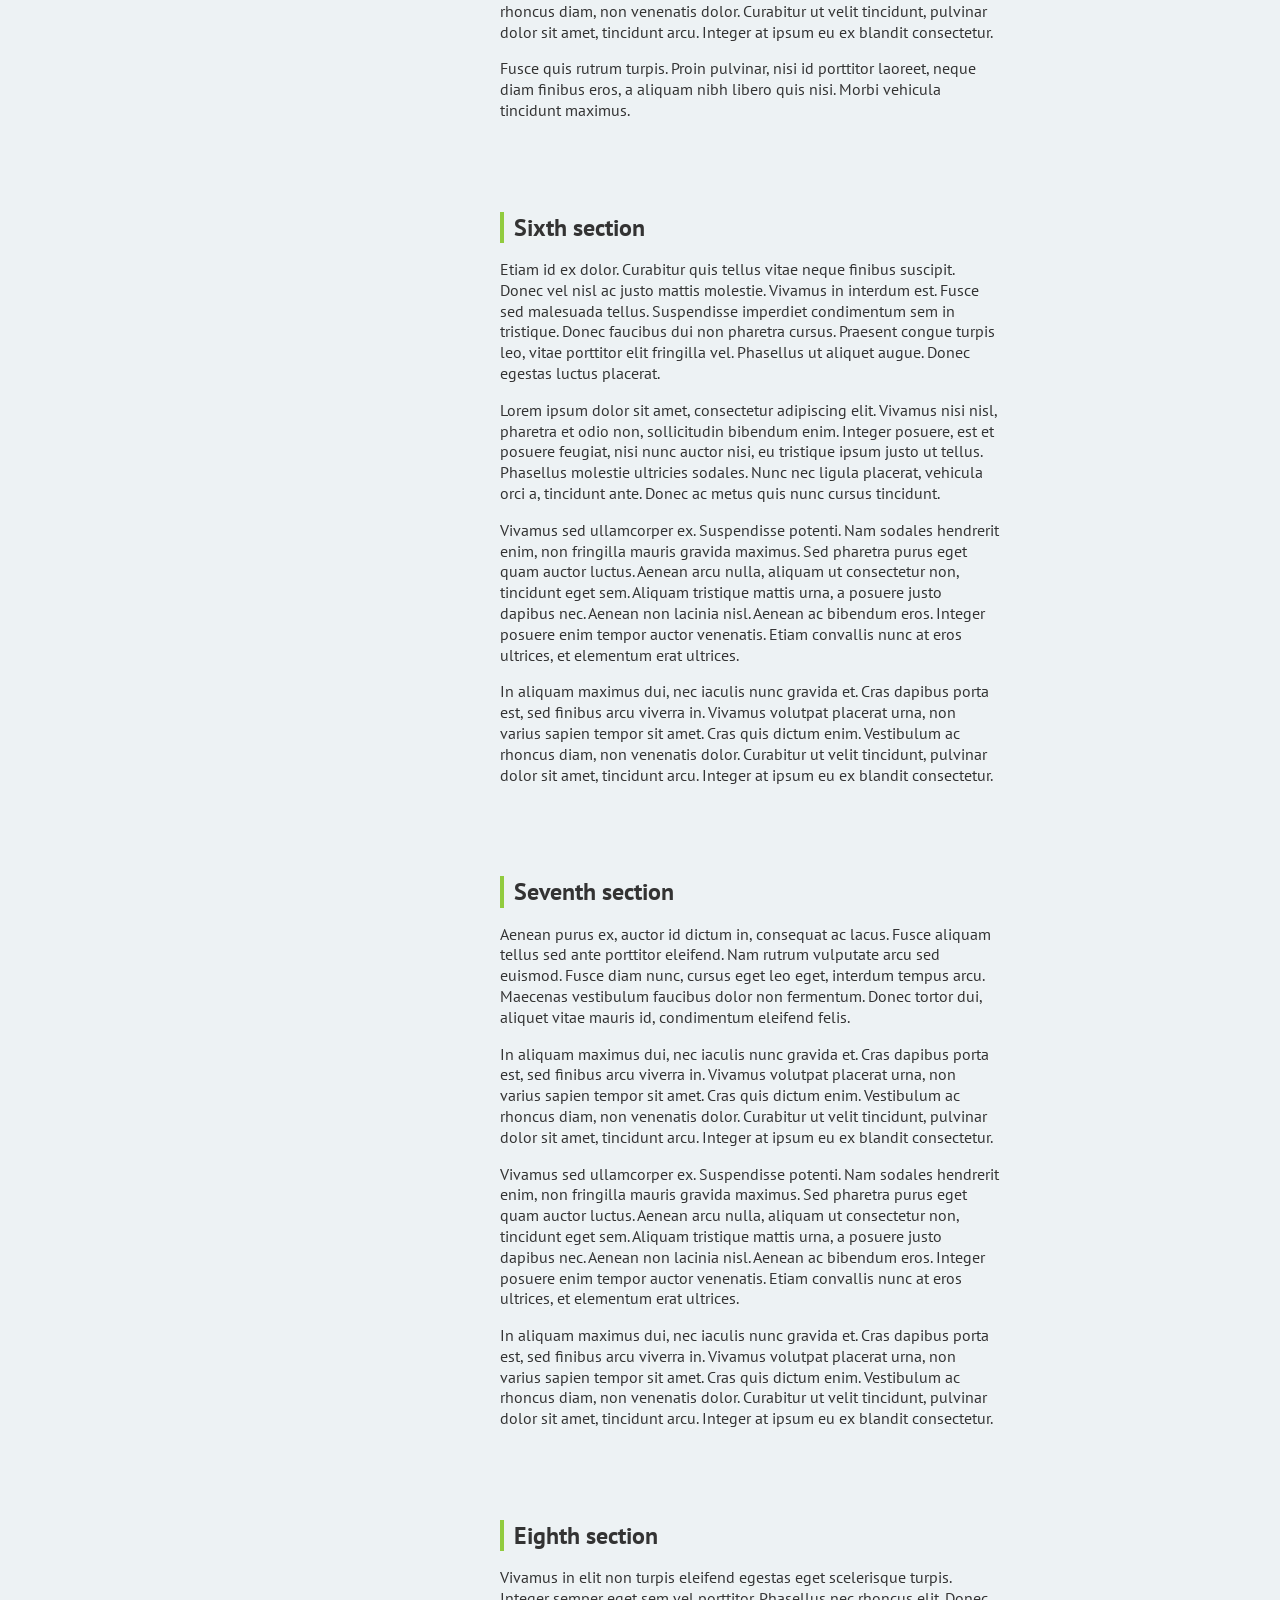
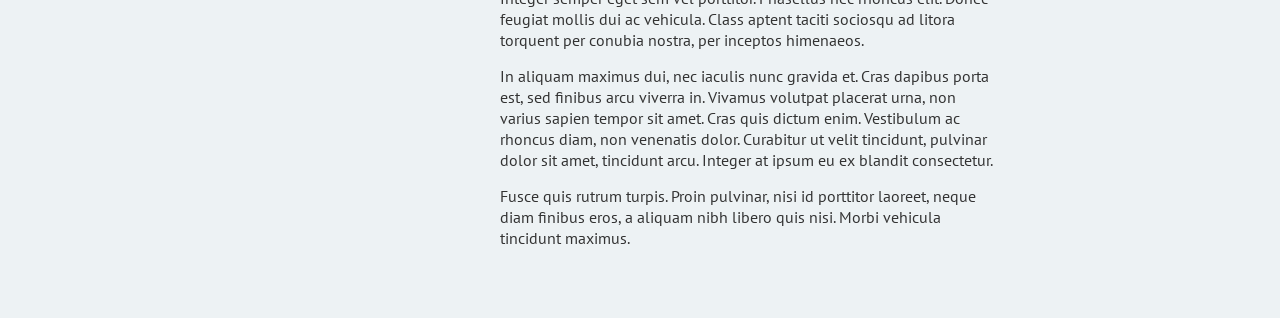
==== commit 74b70767: "Add files via upload" ====
--- a/index.html
+++ b/index.html
@@ -19,6 +19,7 @@
 	<ul>
     <li></li>
 		<li><img src="Logo1.jpg" width="152" height="78">		</li>
+		<li>V1</li>
 		<li><a href="#first">First section</a>
 		  <a href="#intro">Intro</a>
 		  <ul>
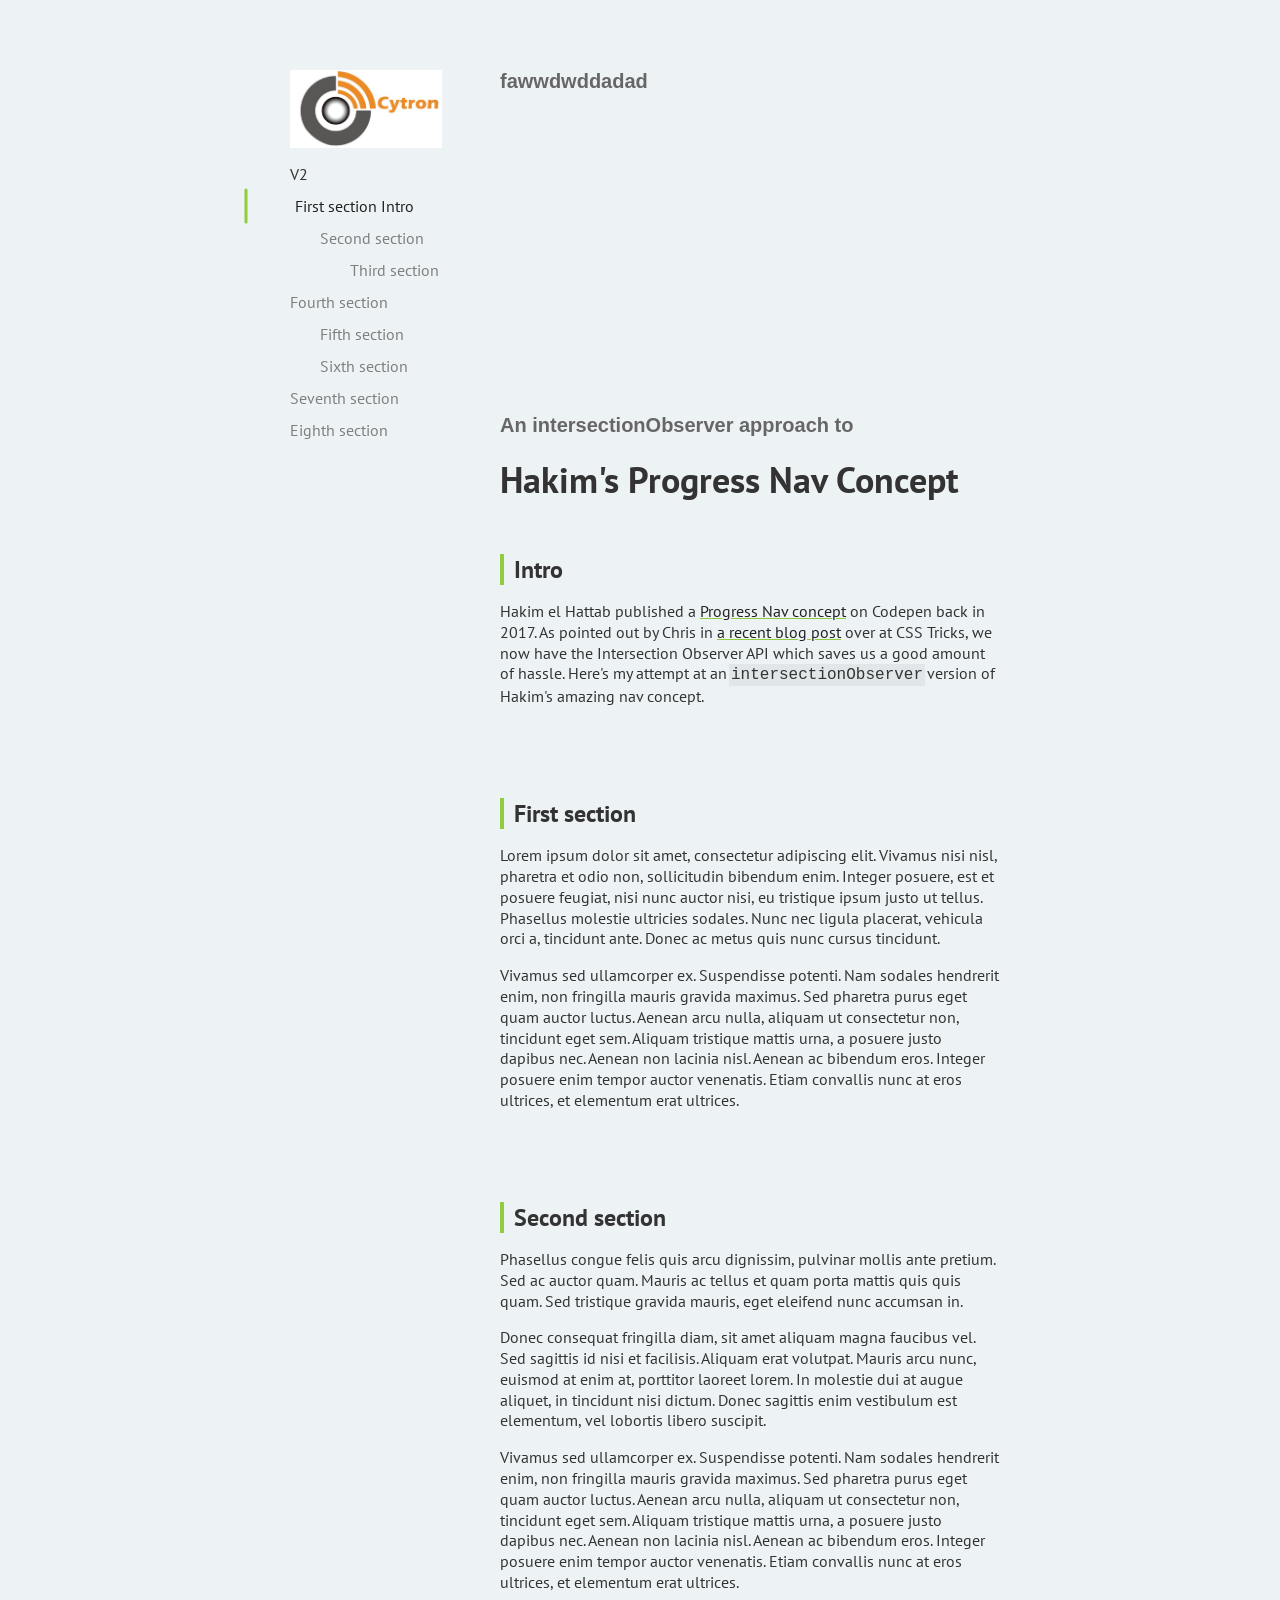
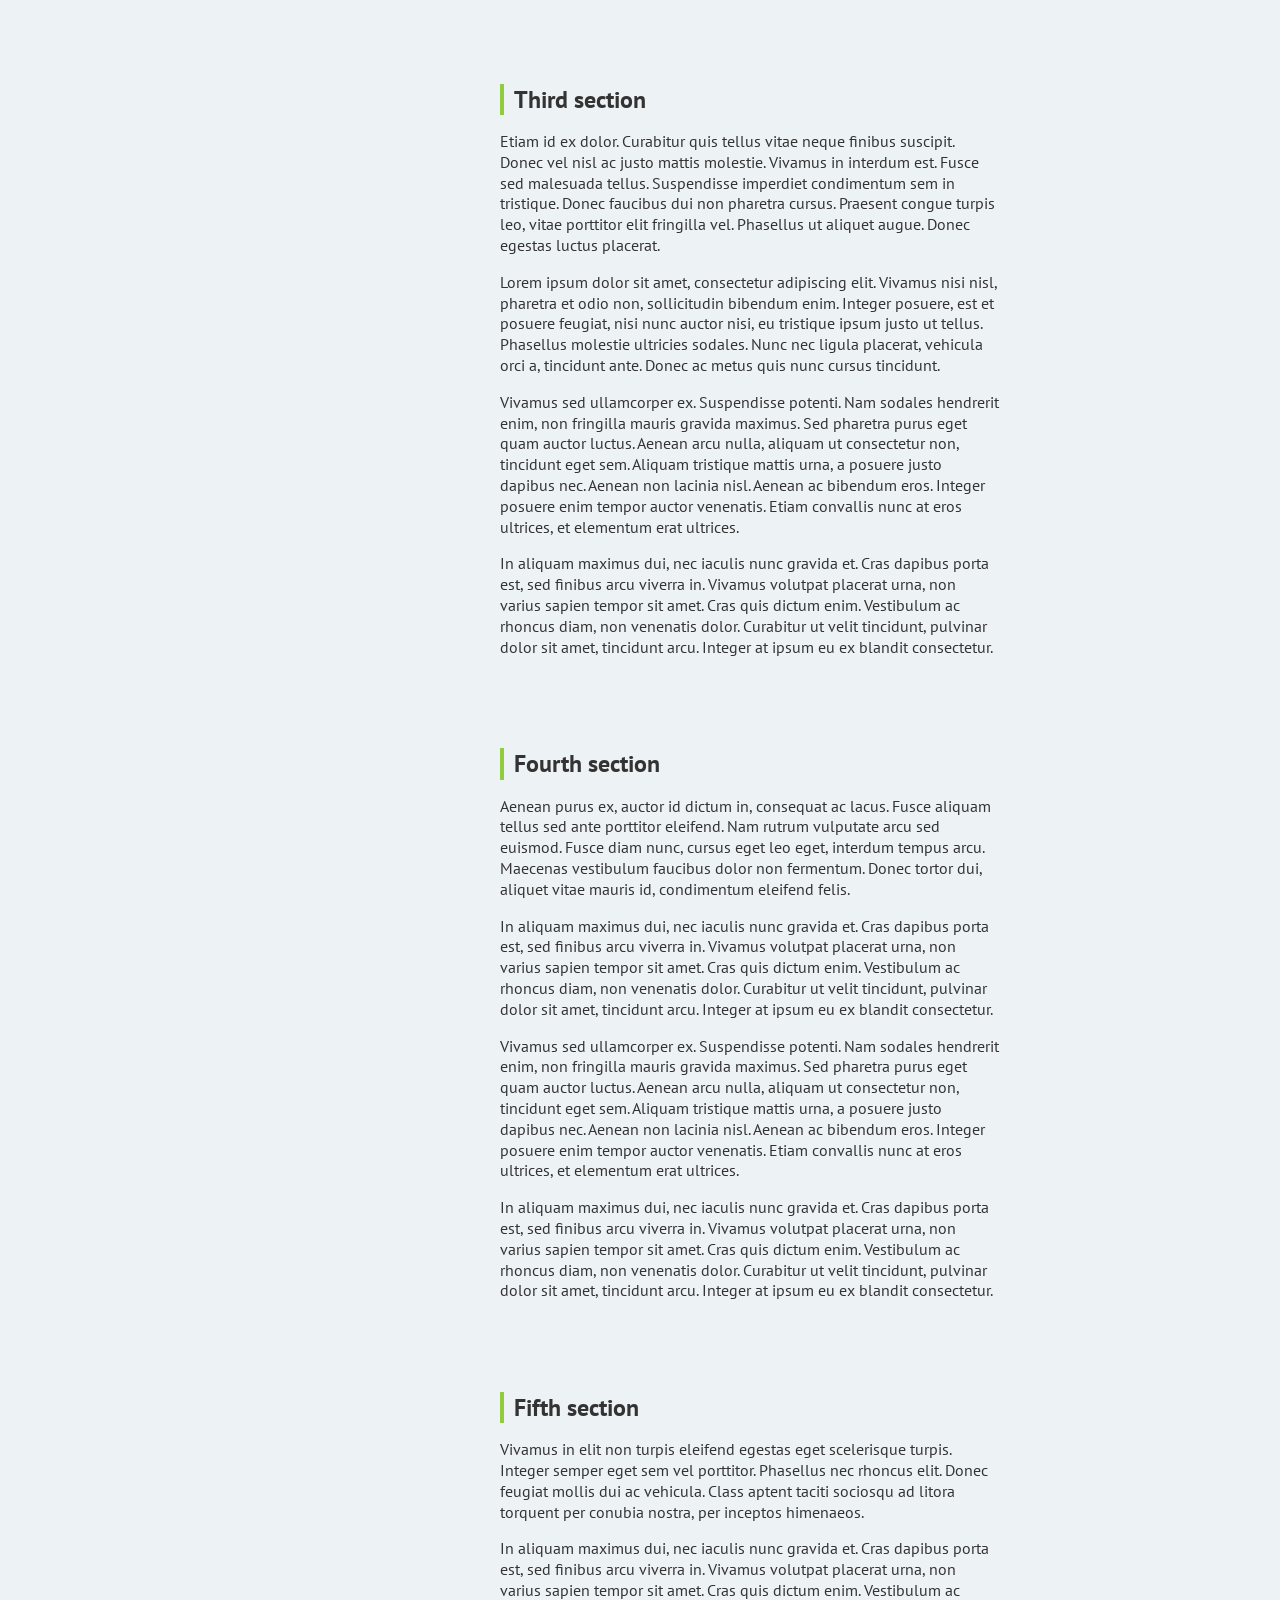
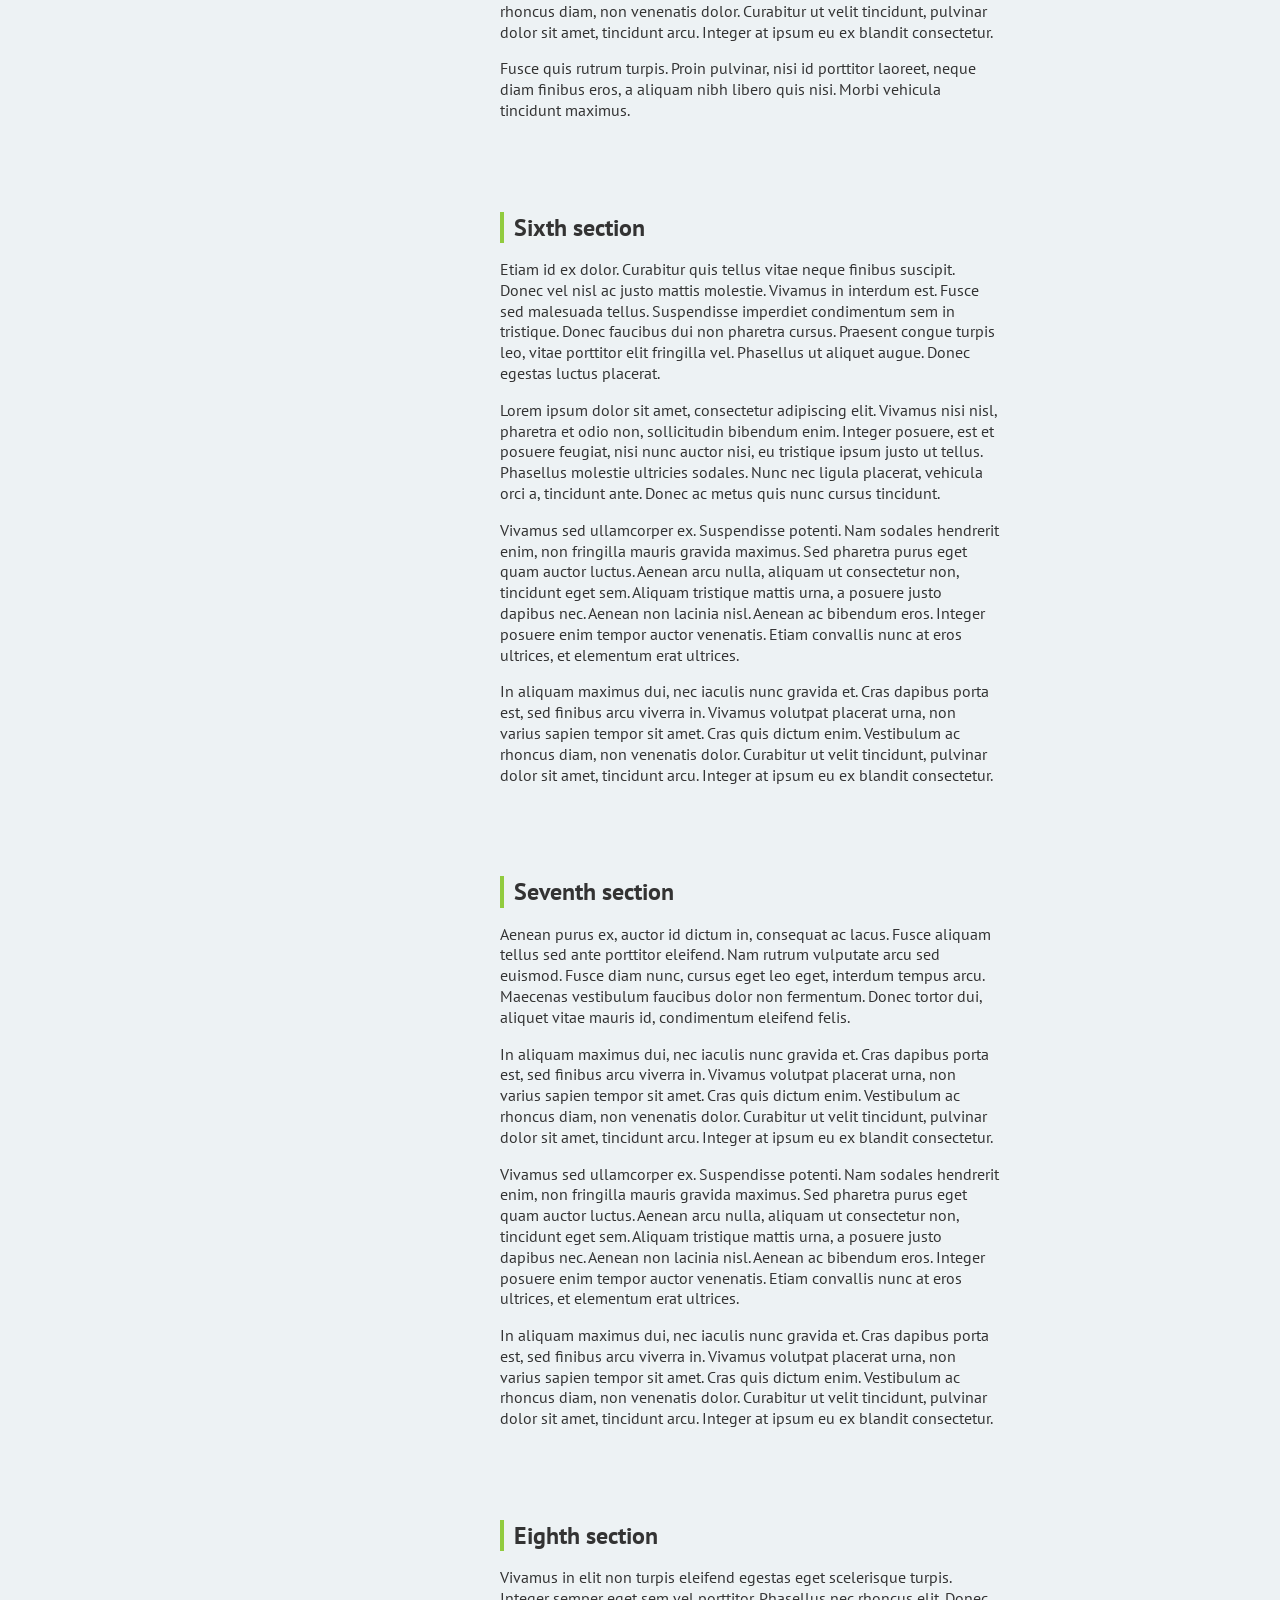
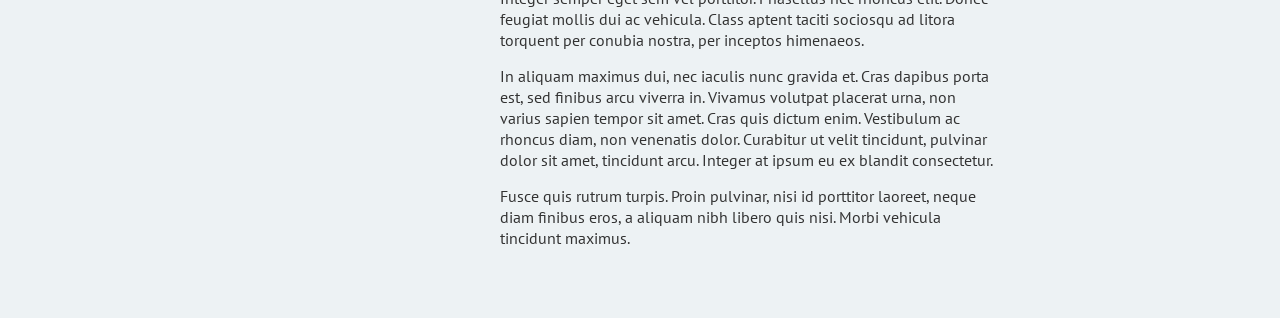
==== commit e5a39e4b: "Update index.html" ====
--- a/index.html
+++ b/index.html
@@ -19,7 +19,7 @@
 	<ul>
     <li></li>
 		<li><img src="Logo1.jpg" width="152" height="78">		</li>
-		<li>V1</li>
+		<li>V2</li>
 		<li><a href="#first">First section</a>
 		  <a href="#intro">Intro</a>
 		  <ul>
@@ -134,3 +134,4 @@
 </article>
 </body>
 </html>
+
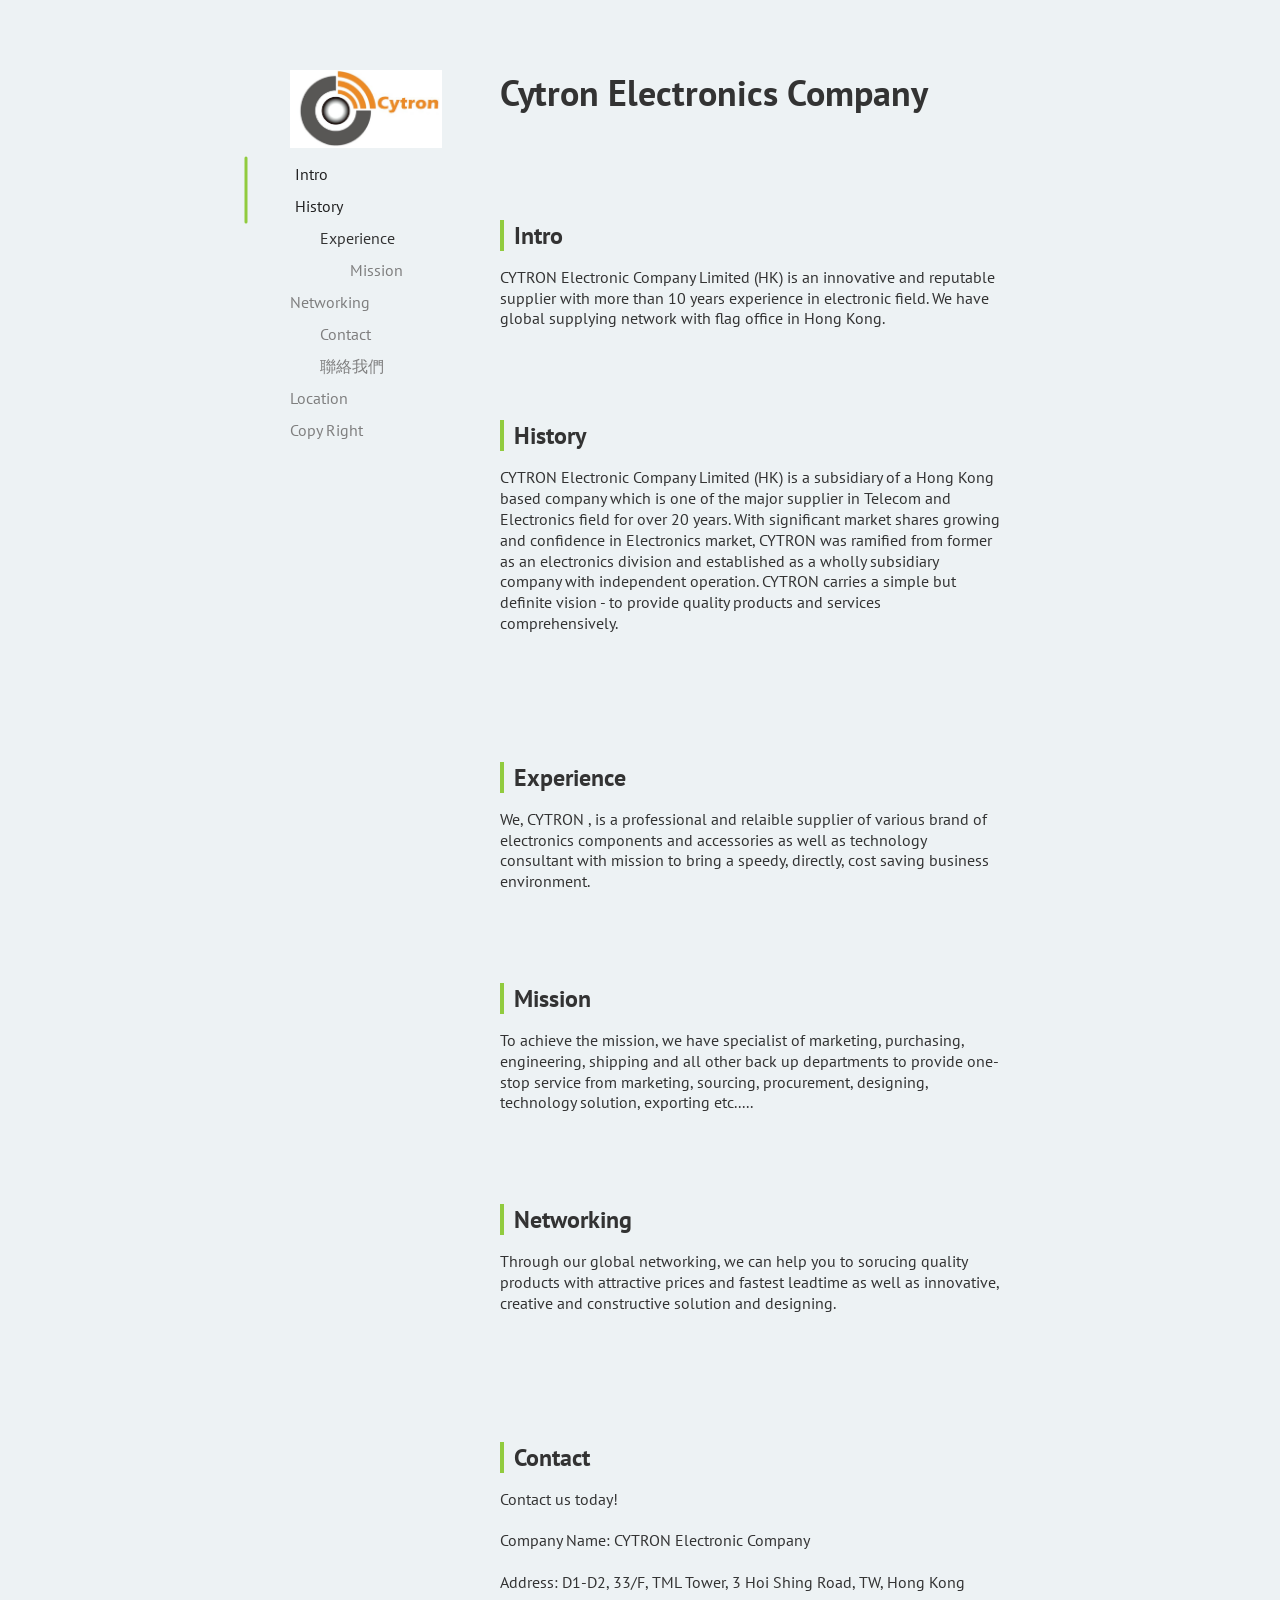
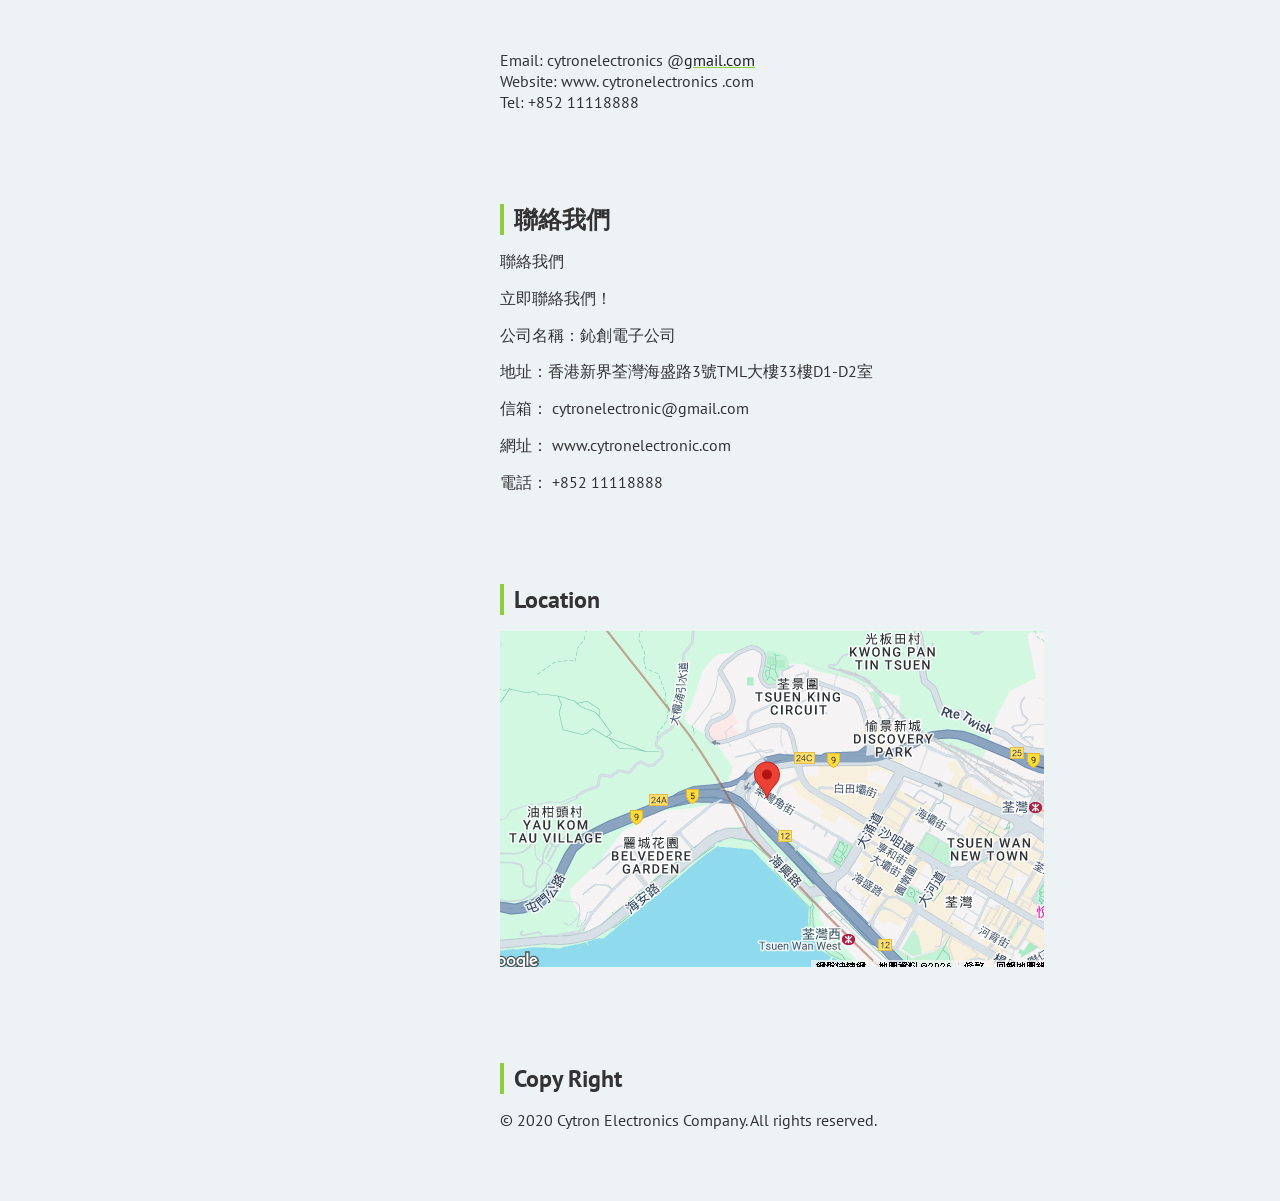
==== commit 6efdd844: "Add files via upload" ====
--- a/index.html
+++ b/index.html
@@ -14,34 +14,40 @@
 	
 	
 	
-	<nav>
+<nav>
 
 	<ul>
     <li></li>
 		<li><img src="Logo1.jpg" width="152" height="78">		</li>
-		<li>V2</li>
-		<li><a href="#first">First section</a>
-		  <a href="#intro">Intro</a>
+		<li> <a href="#intro">Intro</a></li>
+	  <li></li>
+	  <li></li>
+	  <li></li>
+	  <li></li>
+	  <li></li>
+	  <li></li>
+	  <li></li>
+	  <li></li>
+		<li><a href="#first">History</a>
 		  <ul>
-		    <li>
-		      <a href="#second">Second section</a>
+		    <li>Experience
 		      <ul>
 		        <li>
-		          <a href="#third">Third section</a>
+		          <a href="#third">Mission</a>
 	            </li>
 	          </ul>
 	        </li>
-		    </ul>
+	      </ul>
 	  </li>
 		<li>
-			<a href="#fourth">Fourth section</a>
-      <ul>
-        <li><a href="#fifth">Fifth section</a></li>
-        <li><a href="#sixth">Sixth section</a></li>
+			<a href="#fourth">Networking</a>
+            <ul>
+        <li><a href="#fifth">Contact</a></li>
+        <li><a href="#sixth">聯絡我們</a></li>
       </ul>
 		</li>
-    <li><a href="#seventh">Seventh section</a></li>
-    <li><a href="#eighth">Eighth section</a></li>
+    <li><a href="#seventh">Location</a></li>
+    <li><a href="#eighth">Copy Right</a></li>
 	</ul>
   
   <svg xmlns="http://www.w3.org/2000/svg">
@@ -54,84 +60,73 @@
   
   <div class="subheading">
     <form id="form1" name="form1" method="post">
-      fawwdwddadad
     </form>
-    <p>&nbsp;</p>
-    <p>&nbsp;</p>
-    <p>&nbsp;</p>
-    <p>&nbsp;</p>
-    <p>&nbsp;</p>
-    <p>&nbsp;</p>
-    <p>&nbsp;</p>
-    <p>An intersectionObserver approach to</p>
   </div>
-  <h1>Hakim's Progress Nav Concept</h1>
+  <h1>Cytron Electronics Company&nbsp;</h1>
+  <p>&nbsp;</p>
   
   <section id="intro">
     <h2>Intro</h2>
-    <p>Hakim el Hattab published a <a href="https://codepen.io/hakimel/pen/BpKNPg">Progress Nav concept</a> on Codepen back in 2017. As pointed out by Chris in <a href="https://css-tricks.com/table-of-contents-with-intersectionobserver/">a recent blog post</a> over at CSS Tricks, we now have the Intersection Observer API which saves us a good amount of hassle. Here's my attempt at an <code>intersectionObserver</code> version of Hakim's amazing nav concept.</p>
+    <p>CYTRON Electronic Company Limited (HK) is an innovative and reputable supplier with more than 10 years experience in electronic field. We have global supplying network with flag office in Hong Kong.</p>
   </section>
   
   <section id="first">
-    <h2>First section</h2>
-    <p>Lorem ipsum dolor sit amet, consectetur adipiscing elit. Vivamus nisi nisl, pharetra et odio non, sollicitudin bibendum enim. Integer posuere, est et posuere feugiat, nisi nunc auctor nisi, eu tristique ipsum justo ut tellus. Phasellus molestie ultricies sodales. Nunc nec ligula placerat, vehicula orci a, tincidunt ante. Donec ac metus quis nunc cursus tincidunt.</p>
-  <p>Vivamus sed ullamcorper ex. Suspendisse potenti. Nam sodales hendrerit enim, non fringilla mauris gravida maximus. Sed pharetra purus eget quam auctor luctus. Aenean arcu nulla, aliquam ut consectetur non, tincidunt eget sem. Aliquam tristique mattis urna, a posuere justo dapibus nec. Aenean non lacinia nisl. Aenean ac bibendum eros. Integer posuere enim tempor auctor venenatis. Etiam convallis nunc at eros ultrices, et elementum erat ultrices.</p>
+    <h2>History</h2>
+    <p>CYTRON Electronic Company Limited (HK) is a subsidiary of a Hong Kong based company which is one of the major supplier in Telecom and Electronics field for over 20 years. With significant market shares growing and confidence in Electronics market, CYTRON was ramified from former as an electronics division and established as a wholly subsidiary company with independent operation. CYTRON carries a simple but definite vision - to provide quality products and services comprehensively.</p>
+  <p>&nbsp;</p>
   </section>
   
   <section id="second">
-    <h2>Second section</h2>
-    <p>Phasellus congue felis quis arcu dignissim, pulvinar mollis ante pretium. Sed ac auctor quam. Mauris ac tellus et quam porta mattis quis quis quam. Sed tristique gravida mauris, eget eleifend nunc accumsan in.</p>
-    <p>Donec consequat fringilla diam, sit amet aliquam magna faucibus vel. Sed sagittis id nisi et facilisis. Aliquam erat volutpat. Mauris arcu nunc, euismod at enim at, porttitor laoreet lorem. In molestie dui at augue aliquet, in tincidunt nisi dictum. Donec sagittis enim vestibulum est elementum, vel lobortis libero suscipit.</p>
-  <p>Vivamus sed ullamcorper ex. Suspendisse potenti. Nam sodales hendrerit enim, non fringilla mauris gravida maximus. Sed pharetra purus eget quam auctor luctus. Aenean arcu nulla, aliquam ut consectetur non, tincidunt eget sem. Aliquam tristique mattis urna, a posuere justo dapibus nec. Aenean non lacinia nisl. Aenean ac bibendum eros. Integer posuere enim tempor auctor venenatis. Etiam convallis nunc at eros ultrices, et elementum erat ultrices.</p>
+    <h2>Experience </h2>
+    <p>We, CYTRON , is a professional and relaible supplier of various brand of electronics components and accessories as well as technology consultant with mission to bring a speedy, directly, cost saving business environment. </p>
   </section>
   
   <section id="third">
-    <h2>Third section</h2>
-    <p>Etiam id ex dolor. Curabitur quis tellus vitae neque finibus suscipit. Donec vel nisl ac justo mattis molestie. Vivamus in interdum est. Fusce sed malesuada tellus. Suspendisse imperdiet condimentum sem in tristique. Donec faucibus dui non pharetra cursus. Praesent congue turpis leo, vitae porttitor elit fringilla vel. Phasellus ut aliquet augue. Donec egestas luctus placerat.</p>
-    <p>Lorem ipsum dolor sit amet, consectetur adipiscing elit. Vivamus nisi nisl, pharetra et odio non, sollicitudin bibendum enim. Integer posuere, est et posuere feugiat, nisi nunc auctor nisi, eu tristique ipsum justo ut tellus. Phasellus molestie ultricies sodales. Nunc nec ligula placerat, vehicula orci a, tincidunt ante. Donec ac metus quis nunc cursus tincidunt.</p>
-  <p>Vivamus sed ullamcorper ex. Suspendisse potenti. Nam sodales hendrerit enim, non fringilla mauris gravida maximus. Sed pharetra purus eget quam auctor luctus. Aenean arcu nulla, aliquam ut consectetur non, tincidunt eget sem. Aliquam tristique mattis urna, a posuere justo dapibus nec. Aenean non lacinia nisl. Aenean ac bibendum eros. Integer posuere enim tempor auctor venenatis. Etiam convallis nunc at eros ultrices, et elementum erat ultrices.</p>
-    <p>In aliquam maximus dui, nec iaculis nunc gravida et. Cras dapibus porta est, sed finibus arcu viverra in. Vivamus volutpat placerat urna, non varius sapien tempor sit amet. Cras quis dictum enim. Vestibulum ac rhoncus diam, non venenatis dolor. Curabitur ut velit tincidunt, pulvinar dolor sit amet, tincidunt arcu. Integer at ipsum eu ex blandit consectetur.</p>
+    <h2>Mission</h2>
+    <p>To achieve the mission, we have specialist of marketing, purchasing, engineering, shipping and all other back up departments to provide one-stop service from marketing, sourcing, procurement, designing, technology solution, exporting etc.....</p>
   </section>
   
   <section id="fourth">
-    <h2>Fourth section</h2>
-    <p>Aenean purus ex, auctor id dictum in, consequat ac lacus. Fusce aliquam tellus sed ante porttitor eleifend. Nam rutrum vulputate arcu sed euismod. Fusce diam nunc, cursus eget leo eget, interdum tempus arcu. Maecenas vestibulum faucibus dolor non fermentum. Donec tortor dui, aliquet vitae mauris id, condimentum eleifend felis.</p>
-    <p>In aliquam maximus dui, nec iaculis nunc gravida et. Cras dapibus porta est, sed finibus arcu viverra in. Vivamus volutpat placerat urna, non varius sapien tempor sit amet. Cras quis dictum enim. Vestibulum ac rhoncus diam, non venenatis dolor. Curabitur ut velit tincidunt, pulvinar dolor sit amet, tincidunt arcu. Integer at ipsum eu ex blandit consectetur.</p>
-  <p>Vivamus sed ullamcorper ex. Suspendisse potenti. Nam sodales hendrerit enim, non fringilla mauris gravida maximus. Sed pharetra purus eget quam auctor luctus. Aenean arcu nulla, aliquam ut consectetur non, tincidunt eget sem. Aliquam tristique mattis urna, a posuere justo dapibus nec. Aenean non lacinia nisl. Aenean ac bibendum eros. Integer posuere enim tempor auctor venenatis. Etiam convallis nunc at eros ultrices, et elementum erat ultrices.</p>
-    <p>In aliquam maximus dui, nec iaculis nunc gravida et. Cras dapibus porta est, sed finibus arcu viverra in. Vivamus volutpat placerat urna, non varius sapien tempor sit amet. Cras quis dictum enim. Vestibulum ac rhoncus diam, non venenatis dolor. Curabitur ut velit tincidunt, pulvinar dolor sit amet, tincidunt arcu. Integer at ipsum eu ex blandit consectetur.</p>
+    <h2>Networking</h2>
+    <p>Through our global networking, we can help you to sorucing quality products with attractive prices and fastest leadtime as well as innovative, creative and constructive solution and designing.</p>
+    <p>&nbsp;</p>
   </section>
   
   <section id="fifth">
-    <h2>Fifth section</h2>
-    <p>Vivamus in elit non turpis eleifend egestas eget scelerisque turpis. Integer semper eget sem vel porttitor. Phasellus nec rhoncus elit. Donec feugiat mollis dui ac vehicula. Class aptent taciti sociosqu ad litora torquent per conubia nostra, per inceptos himenaeos.</p>
-    <p>In aliquam maximus dui, nec iaculis nunc gravida et. Cras dapibus porta est, sed finibus arcu viverra in. Vivamus volutpat placerat urna, non varius sapien tempor sit amet. Cras quis dictum enim. Vestibulum ac rhoncus diam, non venenatis dolor. Curabitur ut velit tincidunt, pulvinar dolor sit amet, tincidunt arcu. Integer at ipsum eu ex blandit consectetur.</p>
-    <p>Fusce quis rutrum turpis. Proin pulvinar, nisi id porttitor laoreet, neque diam finibus eros, a aliquam nibh libero quis nisi. Morbi vehicula tincidunt maximus.</p>
+    <h2>Contact</h2>
+    <p>Contact us today!<br>
+      <br>
+      Company Name: CYTRON Electronic Company <br>
+  <br>
+      Address: D1-D2, 33/F, TML Tower, 3 Hoi Shing Road, TW, Hong Kong</p>
+    <p> &nbsp; &nbsp; &nbsp; &nbsp; &nbsp; &nbsp; &nbsp; &nbsp;<br>
+      <br>
+      Email: cytronelectronics @<a href="http://gmail.com/" target="_blank">gmail.com<br>
+  </a>Website: www. cytronelectronics .com<br>
+      Tel: +852 11118888</p>
   </section>
   
   <section id="sixth">
-    <h2>Sixth section</h2>
-    <p>Etiam id ex dolor. Curabitur quis tellus vitae neque finibus suscipit. Donec vel nisl ac justo mattis molestie. Vivamus in interdum est. Fusce sed malesuada tellus. Suspendisse imperdiet condimentum sem in tristique. Donec faucibus dui non pharetra cursus. Praesent congue turpis leo, vitae porttitor elit fringilla vel. Phasellus ut aliquet augue. Donec egestas luctus placerat.</p>
-    <p>Lorem ipsum dolor sit amet, consectetur adipiscing elit. Vivamus nisi nisl, pharetra et odio non, sollicitudin bibendum enim. Integer posuere, est et posuere feugiat, nisi nunc auctor nisi, eu tristique ipsum justo ut tellus. Phasellus molestie ultricies sodales. Nunc nec ligula placerat, vehicula orci a, tincidunt ante. Donec ac metus quis nunc cursus tincidunt.</p>
-  <p>Vivamus sed ullamcorper ex. Suspendisse potenti. Nam sodales hendrerit enim, non fringilla mauris gravida maximus. Sed pharetra purus eget quam auctor luctus. Aenean arcu nulla, aliquam ut consectetur non, tincidunt eget sem. Aliquam tristique mattis urna, a posuere justo dapibus nec. Aenean non lacinia nisl. Aenean ac bibendum eros. Integer posuere enim tempor auctor venenatis. Etiam convallis nunc at eros ultrices, et elementum erat ultrices.</p>
-    <p>In aliquam maximus dui, nec iaculis nunc gravida et. Cras dapibus porta est, sed finibus arcu viverra in. Vivamus volutpat placerat urna, non varius sapien tempor sit amet. Cras quis dictum enim. Vestibulum ac rhoncus diam, non venenatis dolor. Curabitur ut velit tincidunt, pulvinar dolor sit amet, tincidunt arcu. Integer at ipsum eu ex blandit consectetur.</p>
+    <h2>聯絡我們</h2>
+    <p>聯絡我們</p>
+    <p>立即聯絡我們！</p>
+    <p>公司名稱：鈊創電子公司</p>
+    <p>地址：香港新界荃灣海盛路3號TML大樓33樓D1-D2室</p>
+    <p>信箱： cytronelectronic@gmail.com</p>
+    <p>網址： www.cytronelectronic.com</p>
+    <p>電話： +852 11118888</p>
   </section>
   
   <section id="seventh">
-    <h2>Seventh section</h2>
-    <p>Aenean purus ex, auctor id dictum in, consequat ac lacus. Fusce aliquam tellus sed ante porttitor eleifend. Nam rutrum vulputate arcu sed euismod. Fusce diam nunc, cursus eget leo eget, interdum tempus arcu. Maecenas vestibulum faucibus dolor non fermentum. Donec tortor dui, aliquet vitae mauris id, condimentum eleifend felis.</p>
-    <p>In aliquam maximus dui, nec iaculis nunc gravida et. Cras dapibus porta est, sed finibus arcu viverra in. Vivamus volutpat placerat urna, non varius sapien tempor sit amet. Cras quis dictum enim. Vestibulum ac rhoncus diam, non venenatis dolor. Curabitur ut velit tincidunt, pulvinar dolor sit amet, tincidunt arcu. Integer at ipsum eu ex blandit consectetur.</p>
-  <p>Vivamus sed ullamcorper ex. Suspendisse potenti. Nam sodales hendrerit enim, non fringilla mauris gravida maximus. Sed pharetra purus eget quam auctor luctus. Aenean arcu nulla, aliquam ut consectetur non, tincidunt eget sem. Aliquam tristique mattis urna, a posuere justo dapibus nec. Aenean non lacinia nisl. Aenean ac bibendum eros. Integer posuere enim tempor auctor venenatis. Etiam convallis nunc at eros ultrices, et elementum erat ultrices.</p>
-    <p>In aliquam maximus dui, nec iaculis nunc gravida et. Cras dapibus porta est, sed finibus arcu viverra in. Vivamus volutpat placerat urna, non varius sapien tempor sit amet. Cras quis dictum enim. Vestibulum ac rhoncus diam, non venenatis dolor. Curabitur ut velit tincidunt, pulvinar dolor sit amet, tincidunt arcu. Integer at ipsum eu ex blandit consectetur.</p>
+    <h2>Location</h2>
+    <p><img src="tml.png" width="544" height="336"></p>
   </section>
   
   <section id="eighth">
-    <h2>Eighth section</h2>
-    <p>Vivamus in elit non turpis eleifend egestas eget scelerisque turpis. Integer semper eget sem vel porttitor. Phasellus nec rhoncus elit. Donec feugiat mollis dui ac vehicula. Class aptent taciti sociosqu ad litora torquent per conubia nostra, per inceptos himenaeos.</p>
-    <p>In aliquam maximus dui, nec iaculis nunc gravida et. Cras dapibus porta est, sed finibus arcu viverra in. Vivamus volutpat placerat urna, non varius sapien tempor sit amet. Cras quis dictum enim. Vestibulum ac rhoncus diam, non venenatis dolor. Curabitur ut velit tincidunt, pulvinar dolor sit amet, tincidunt arcu. Integer at ipsum eu ex blandit consectetur.</p>
-    <p>Fusce quis rutrum turpis. Proin pulvinar, nisi id porttitor laoreet, neque diam finibus eros, a aliquam nibh libero quis nisi. Morbi vehicula tincidunt maximus.</p>
+    <h2>Copy Right</h2>
+    <p>© 2020 Cytron Electronics Company<span data-sfc-cp="" jscontroller="fly6D" jsuid="Io7wLd_1l" data-processed="true">. All rights reserved.</span></p>
   </section>
   
 </article>
 </body>
 </html>
-
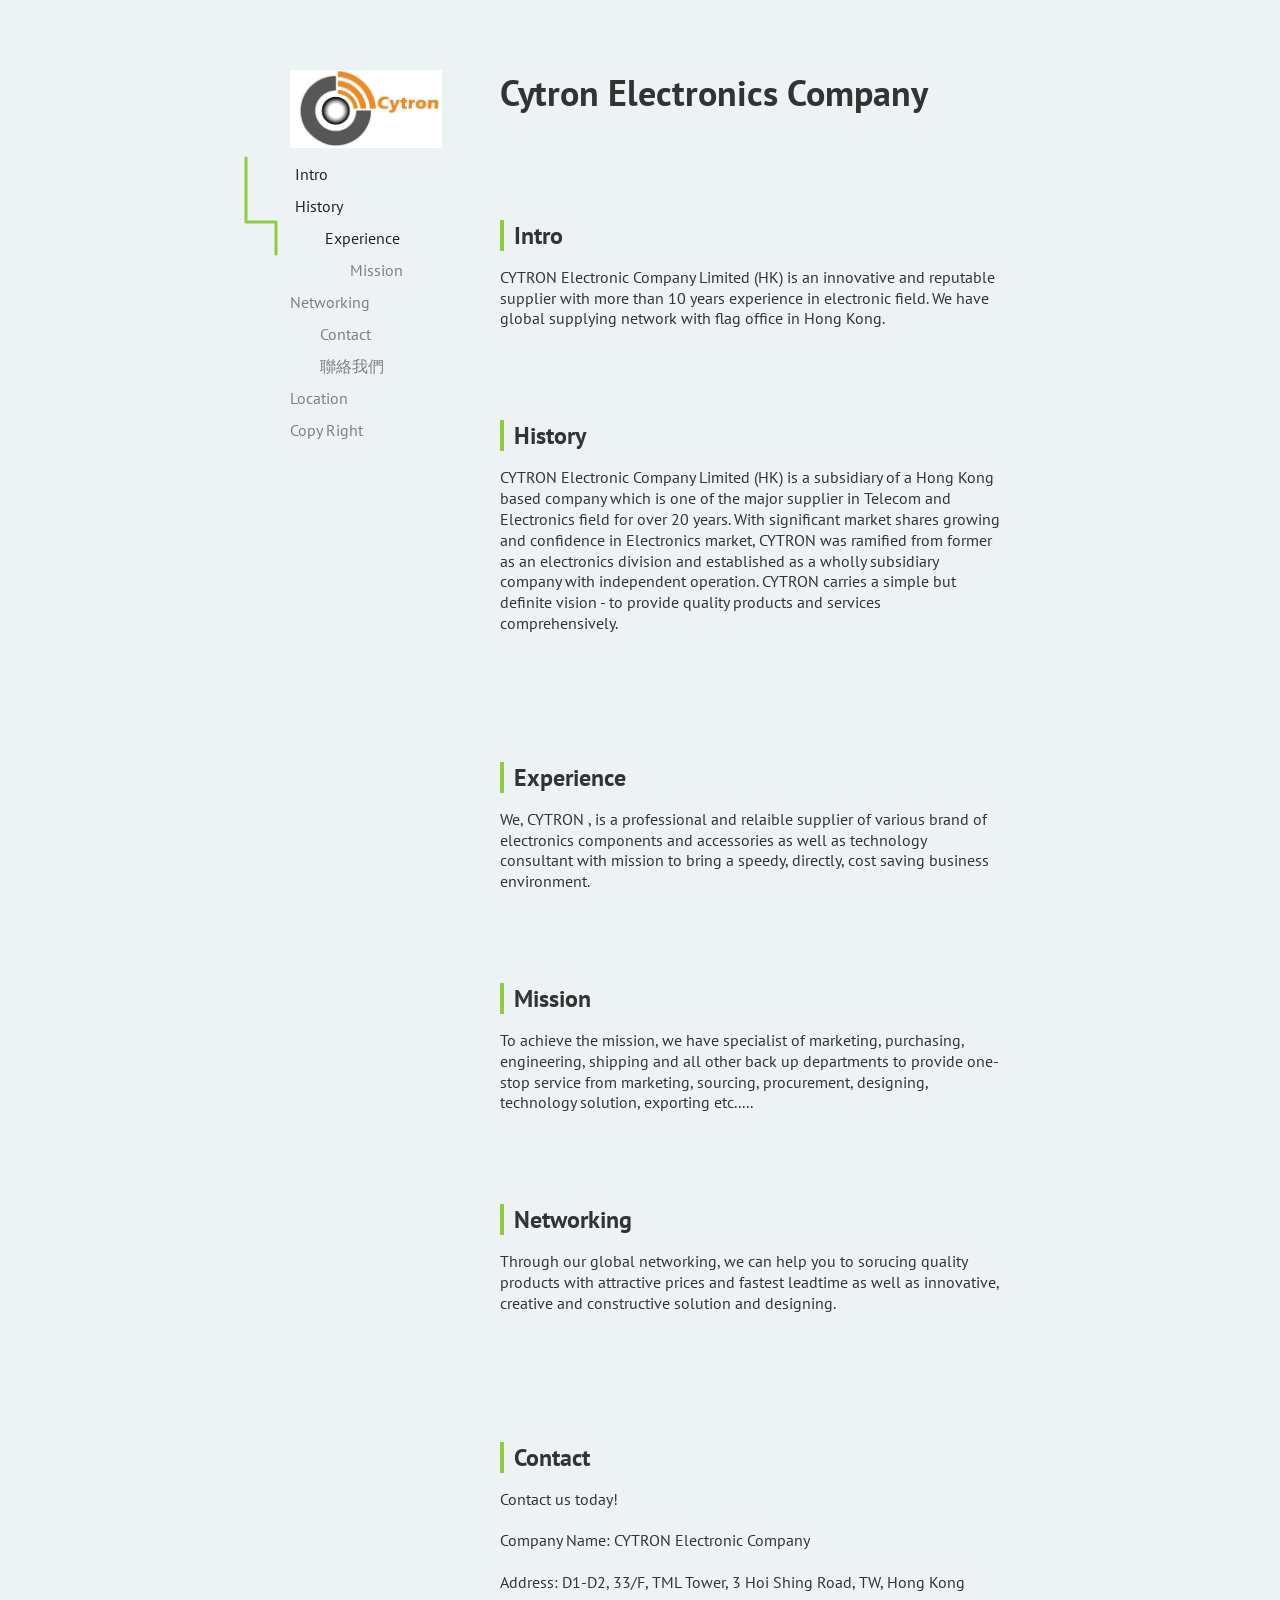
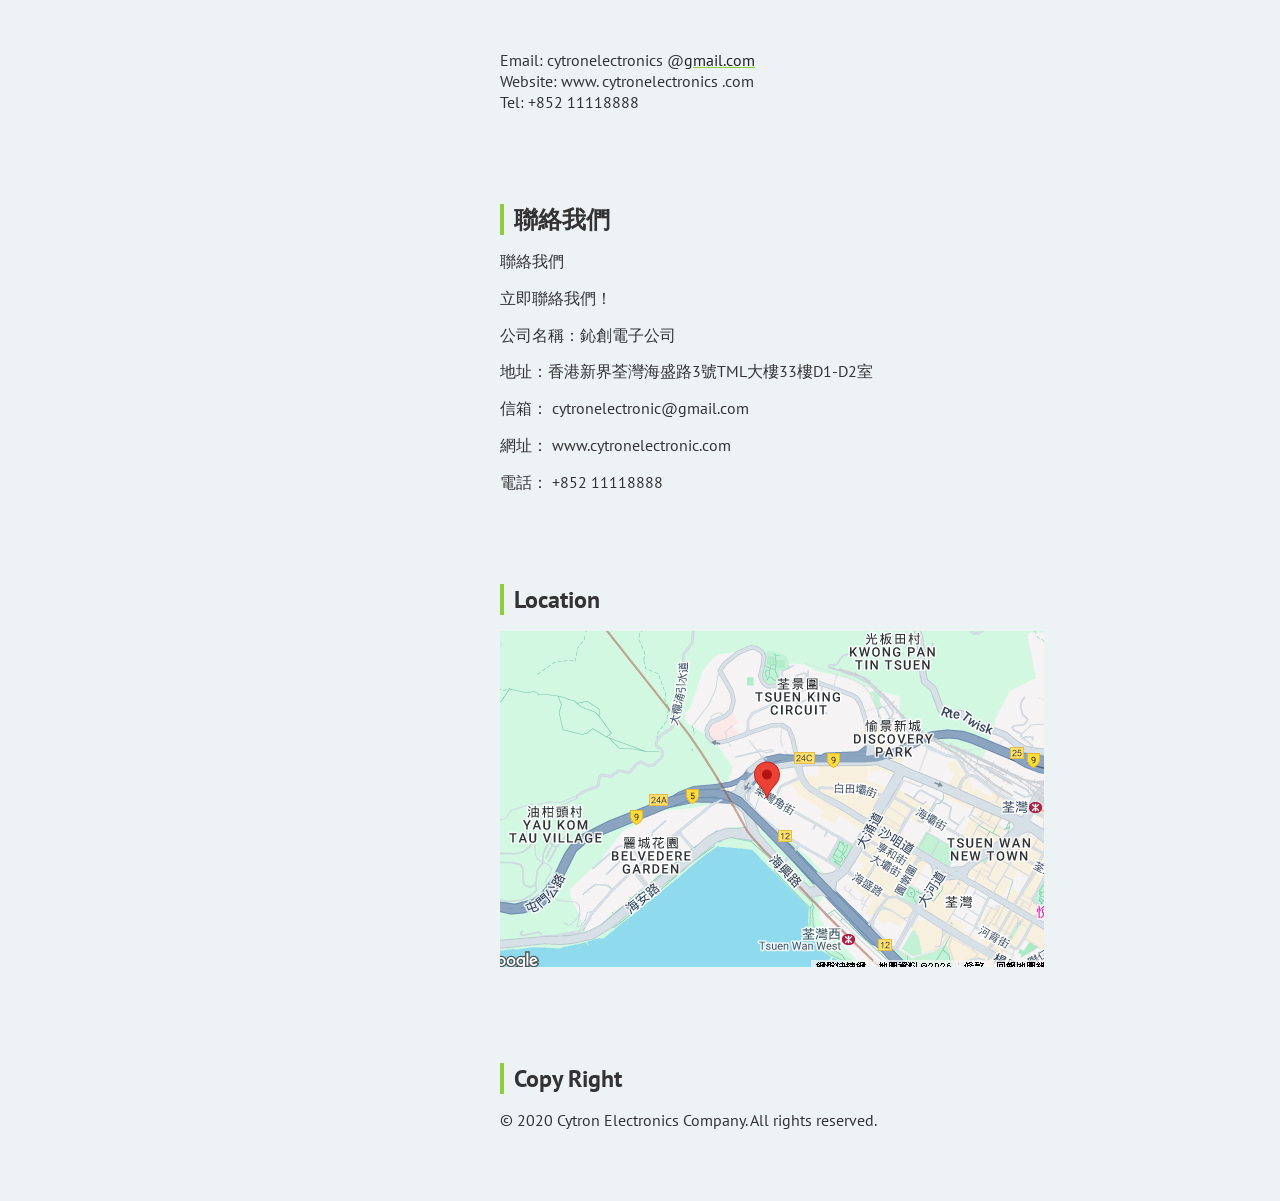
==== commit 51b4033a: "Add files via upload" ====
--- a/index.html
+++ b/index.html
@@ -30,7 +30,7 @@
 	  <li></li>
 		<li><a href="#first">History</a>
 		  <ul>
-		    <li>Experience
+		    <li><a href="#second">Experience</a>
 		      <ul>
 		        <li>
 		          <a href="#third">Mission</a>
@@ -128,5 +128,8 @@
   </section>
   
 </article>
+	
+	
+	
 </body>
 </html>
